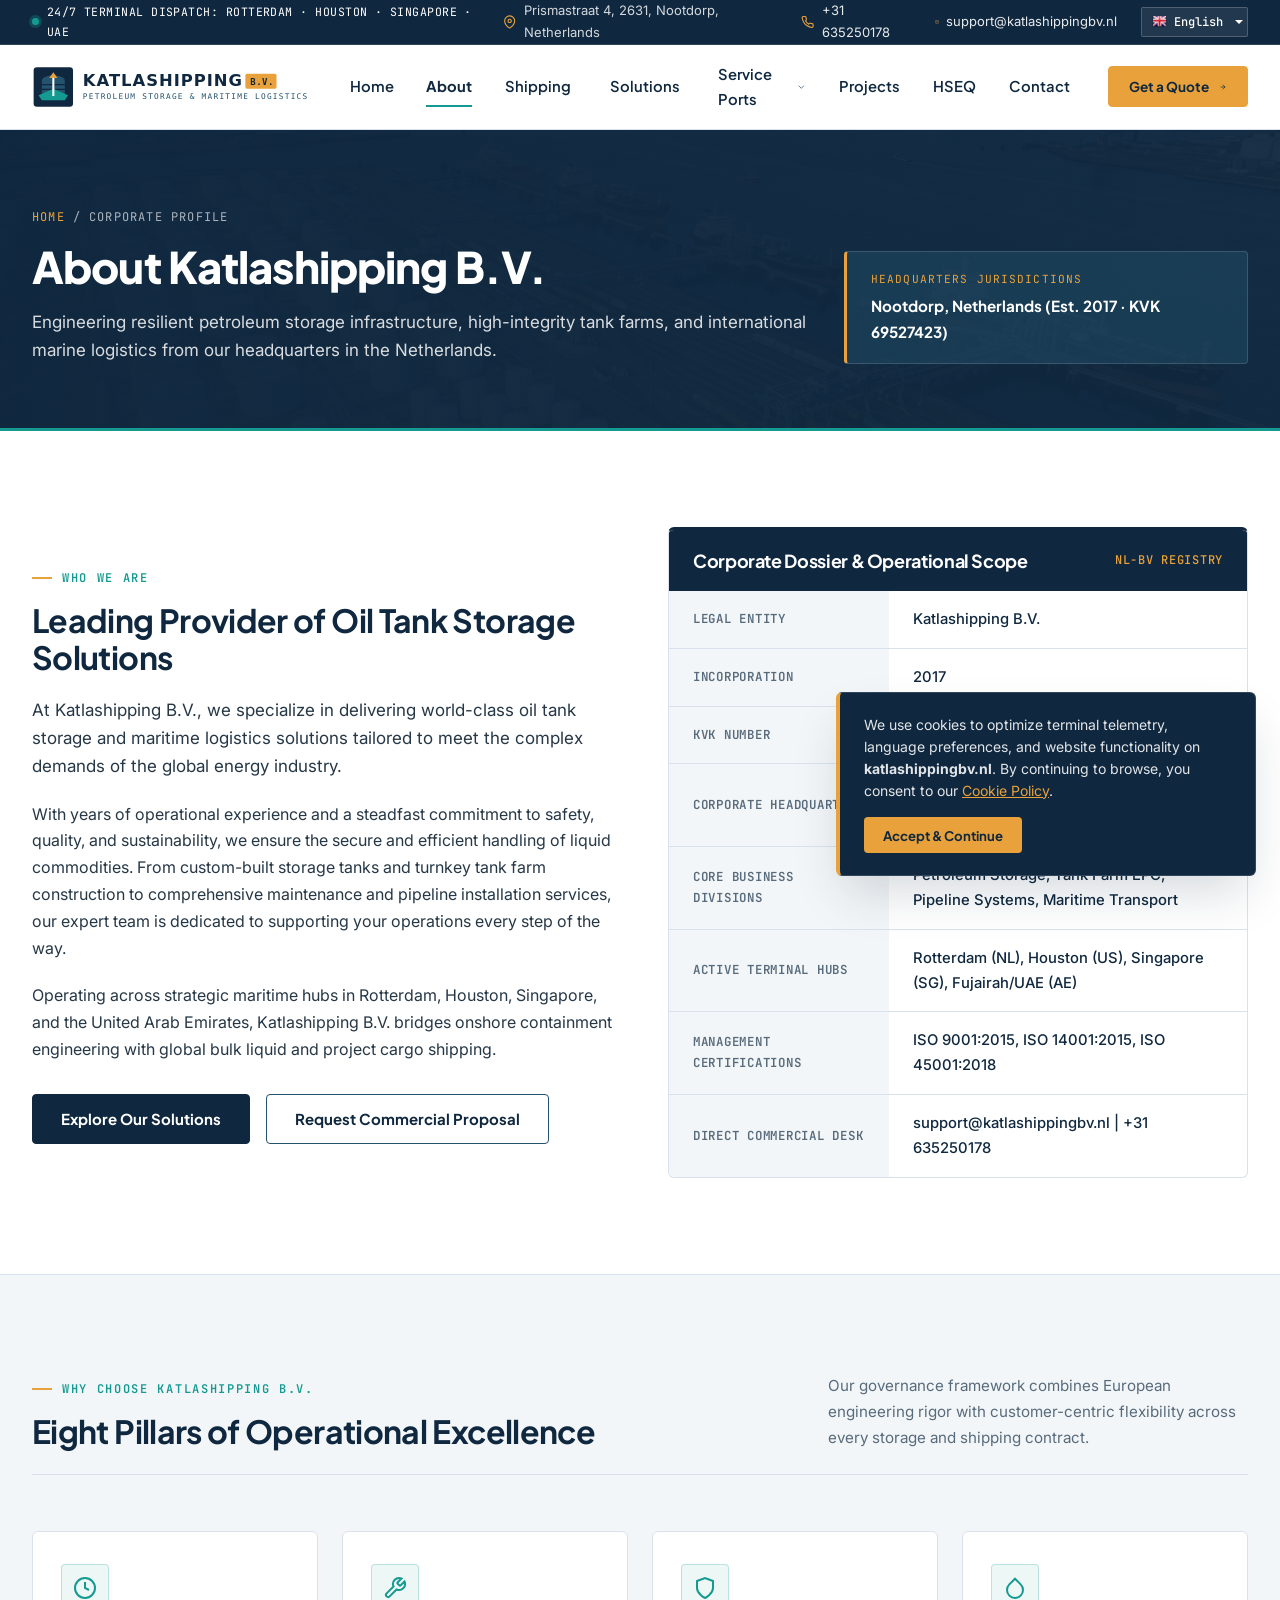
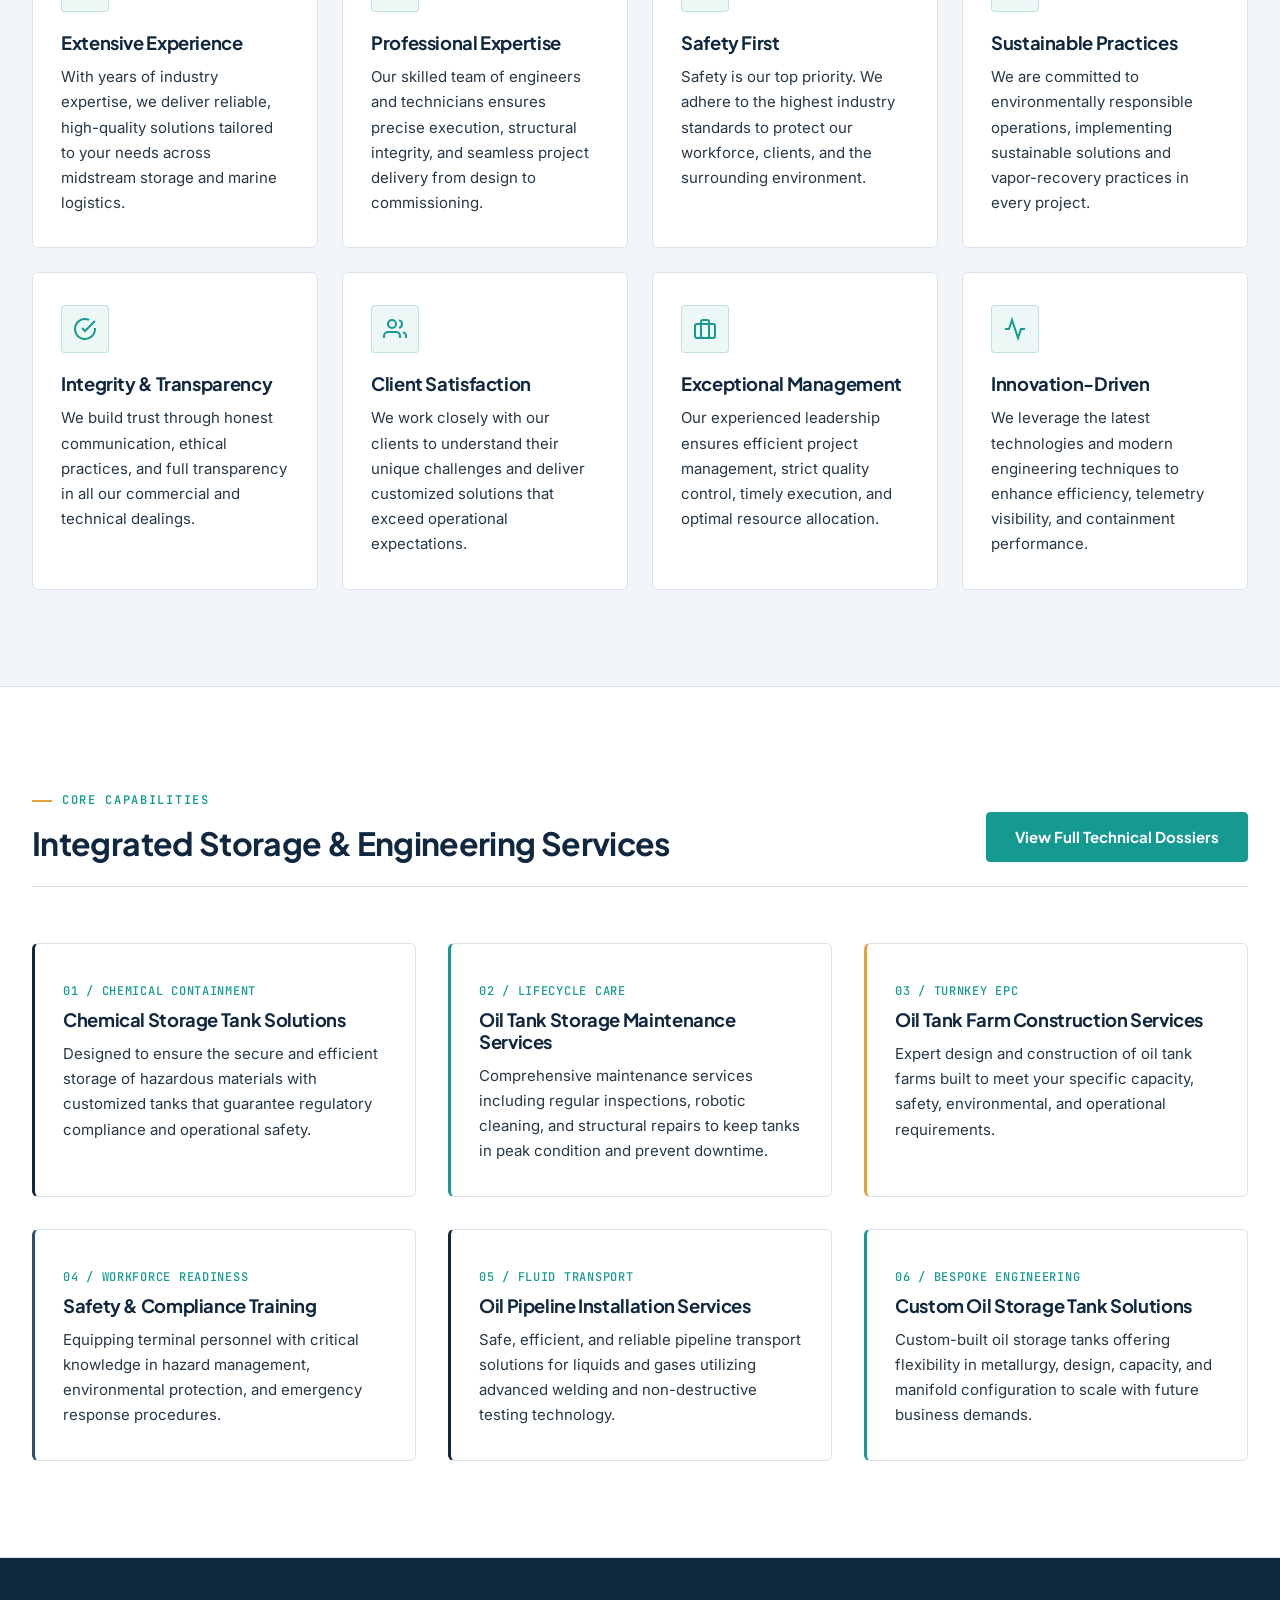
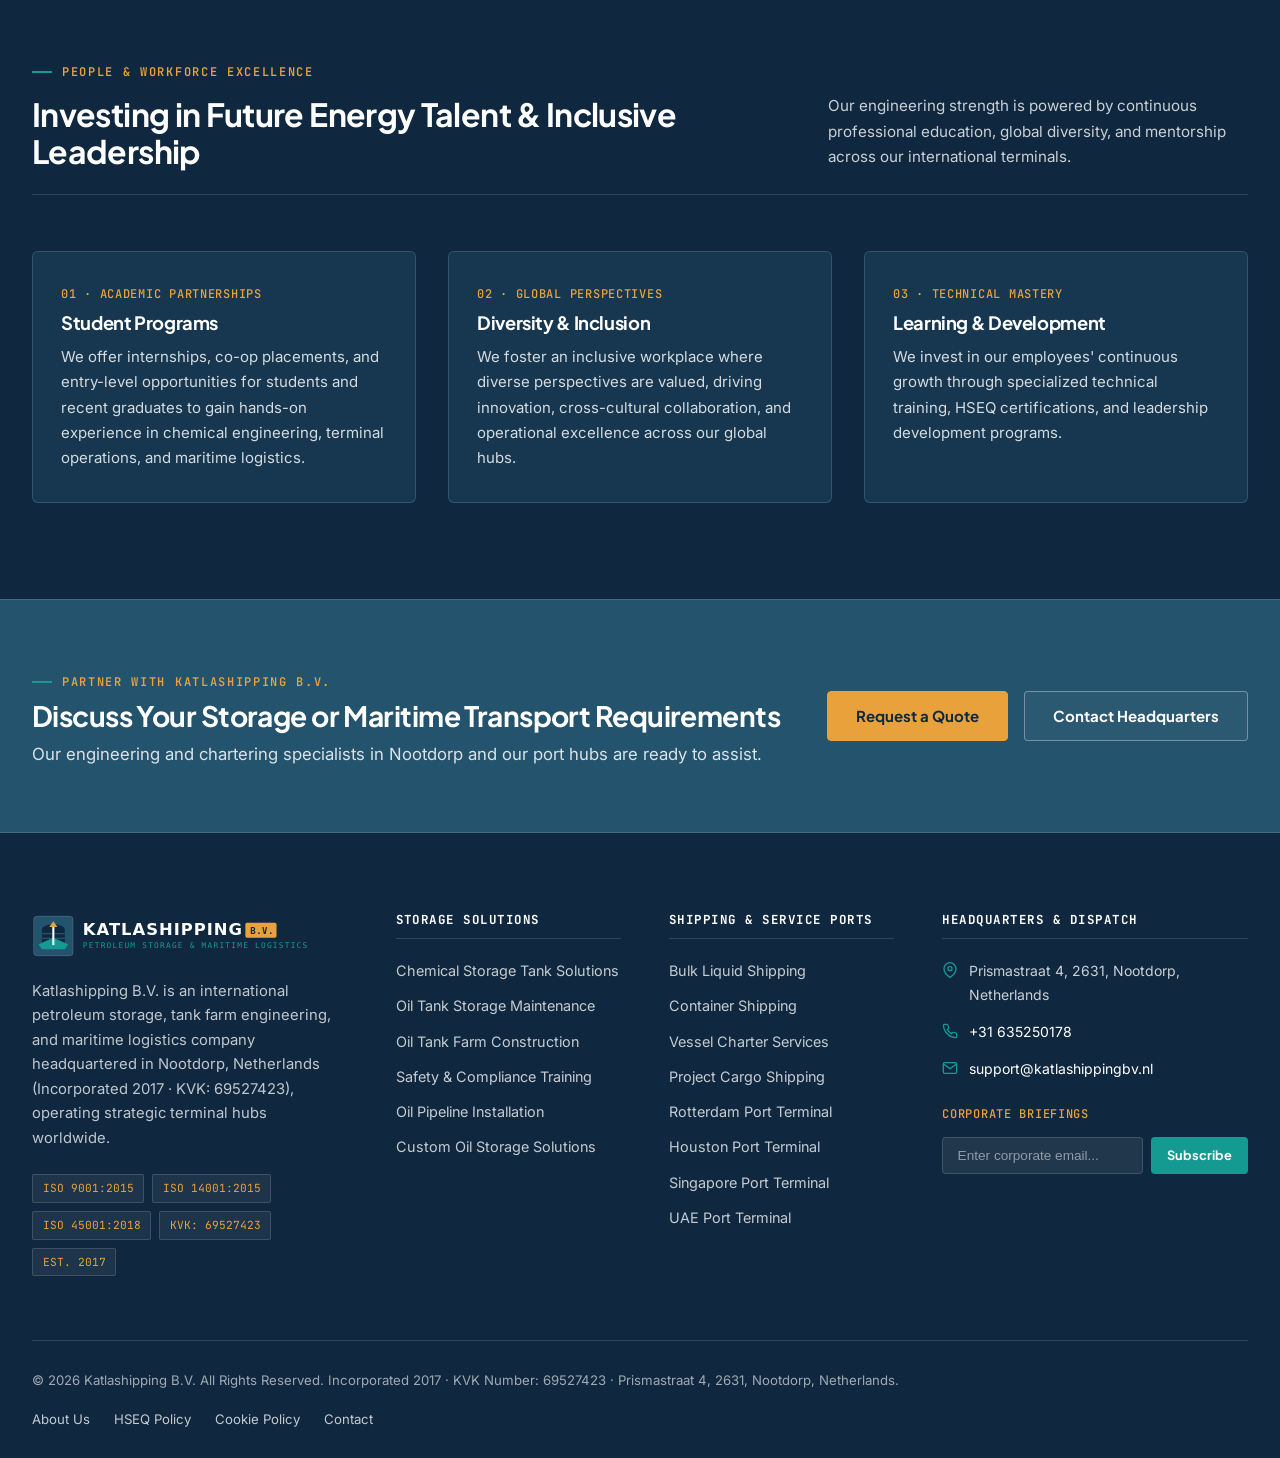
==== about.html @ 002297fc "first" ====
﻿<!DOCTYPE html>
<html lang="en">
<head>
  <meta charset="utf-8">
  <meta name="viewport" content="width=device-width, initial-scale=1.0">
  <title>About Us | Katlashipping B.V. — European Petroleum Storage &amp; Maritime Logistics</title>
  <meta name="description" content="Learn about Katlashipping B.V., a premier European petroleum storage, tank farm engineering, and maritime logistics provider headquartered in Nootdorp, Netherlands (Incorporated 2017 · KVK: 69527423).">
  <meta name="author" content="Katlashipping B.V.">
  <link rel="canonical" href="https://katlashippingbv.nl/about.html">
  <meta property="og:type" content="website">
  <meta property="og:site_name" content="Katlashipping B.V.">
  <meta property="og:title" content="About Katlashipping B.V. | Corporate Profile &amp; Operational Governance">
  <meta property="og:description" content="Explore the engineering heritage, safety governance, and global terminal operations of Katlashipping B.V.">
  <meta property="og:url" content="https://katlashippingbv.nl/about.html">
  <link rel="icon" type="image/svg+xml" href="image/favicon.svg">
  <link rel="stylesheet" href="css/style.css">
</head>
<body class="php-google-translator">

  <!-- Global Sticky Header -->
  <header class="ks-header">
    <div class="ks-topbar">
      <div class="ks-container ks-topbar-inner">
        <div class="ks-topbar-left">
          <span class="ks-status-pill">
            <span class="ks-status-dot"></span>
            24/7 TERMINAL DISPATCH: ROTTERDAM · HOUSTON · SINGAPORE · UAE
          </span>
          <span class="ks-topbar-item ks-topbar-hide-sm">
            <svg viewBox="0 0 24 24" fill="none" stroke="currentColor" stroke-width="2"><path d="M21 10c0 7-9 13-9 13s-9-6-9-13a9 9 0 0 1 18 0z"/><circle cx="12" cy="10" r="3"/></svg>
            Prismastraat 4, 2631, Nootdorp, Netherlands
          </span>
        </div>
        <div class="ks-topbar-right">
          <span class="ks-topbar-item">
            <svg viewBox="0 0 24 24" fill="none" stroke="currentColor" stroke-width="2"><path d="M22 16.92v3a2 2 0 0 1-2.18 2 19.79 19.79 0 0 1-8.63-3.07 19.5 19.5 0 0 1-6-6 19.79 19.79 0 0 1-3.07-8.67A2 2 0 0 1 4.11 2h3a2 2 0 0 1 2 1.72c.127.96.361 1.903.7 2.81a2 2 0 0 1-.45 2.11L8.09 9.91a16 16 0 0 0 6 6l1.27-1.27a2 2 0 0 1 2.11-.45c.907.339 1.85.573 2.81.7A2 2 0 0 1 22 16.92z"/></svg>
            <a href="tel:+31635250178">+31 635250178</a>
          </span>
          <span class="ks-topbar-item ks-topbar-hide-sm">
            <svg viewBox="0 0 24 24" fill="none" stroke="currentColor" stroke-width="2"><path d="M4 4h16c1.1 0 2 .9 2 2v12c0 1.1-.9 2-2 2H4c-1.1 0-2-.9-2-2V6c0-1.1.9-2 2-2z"/><polyline points="22,6 12,13 2,6"/></svg>
            <a href="mailto:support@katlashippingbv.nl">support@katlashippingbv.nl</a>
          </span>
          <div class="g-translator-custom">
            <ul class="toggle-translator">
              <li>
                <a id="php-g-translator" href="javascript:void(0);">
                  <img src="images/flags/en.png" alt="English"> English <span class="toggle-cert"></span>
                </a>
                <ul class="language-options hidden">
                  <li><a href="javascript:void(0);" data-lang-pair="en|zh-CN"><img src="images/flags/zh-CN.png" alt="Chinese"> Chinese</a></li>
                  <li><a href="javascript:void(0);" data-lang-pair="en|nl"><img src="images/flags/nl.png" alt="Dutch"> Dutch</a></li>
                  <li><a href="javascript:void(0);" data-lang-pair="en|en"><img src="images/flags/en.png" alt="English"> English</a></li>
                  <li><a href="javascript:void(0);" data-lang-pair="en|fr"><img src="images/flags/fr.png" alt="French"> French</a></li>
                  <li><a href="javascript:void(0);" data-lang-pair="en|de"><img src="images/flags/de.png" alt="German"> German</a></li>
                  <li><a href="javascript:void(0);" data-lang-pair="en|it"><img src="images/flags/it.png" alt="Italian"> Italian</a></li>
                  <li><a href="javascript:void(0);" data-lang-pair="en|pt"><img src="images/flags/pt.png" alt="Portuguese"> Portuguese</a></li>
                  <li><a href="javascript:void(0);" data-lang-pair="en|ru"><img src="images/flags/ru.png" alt="Russian"> Russian</a></li>
                  <li><a href="javascript:void(0);" data-lang-pair="en|es"><img src="images/flags/es.png" alt="Spanish"> Spanish</a></li>
                  <li><a href="javascript:void(0);" data-lang-pair="en|sv"><img src="images/flags/sv.png" alt="Swedish"> Swedish</a></li>
                </ul>
              </li>
            </ul>
            <div id="google_translate_element2"></div>
          </div>
        </div>
      </div>
    </div>

    <div class="ks-navbar">
      <div class="ks-container ks-navbar-inner">
        <a href="index.html" class="ks-brand" aria-label="Katlashipping B.V. Home">
          <img src="image/katla-logo-dark.svg" alt="Katlashipping B.V. Logo">
        </a>

        <nav aria-label="Primary Navigation">
          <ul class="ks-nav-menu">
            <li class="ks-nav-item"><a href="index.html" class="ks-nav-link">Home</a></li>
            <li class="ks-nav-item"><a href="about.html" class="ks-nav-link active">About</a></li>
            <li class="ks-nav-item has-dropdown">
              <a href="shipping.html" class="ks-nav-link">
                Shipping
                <svg viewBox="0 0 24 24" fill="none" stroke="currentColor" stroke-width="2"><polyline points="6 9 12 15 18 9"/></svg>
              </a>
              <div class="ks-dropdown">
                <a href="shipping.html#Bulk-Liquid-Shipping"><span>Bulk Liquid Shipping</span><span class="ks-dropdown-code">SHP-01</span></a>
                <a href="shipping.html#Container-Shipping"><span>Container Shipping</span><span class="ks-dropdown-code">SHP-02</span></a>
                <a href="shipping.html#Charter-Services"><span>Charter Services</span><span class="ks-dropdown-code">SHP-03</span></a>
                <a href="shipping.html#Project-Cargo-Shipping"><span>Project Cargo Shipping</span><span class="ks-dropdown-code">SHP-04</span></a>
              </div>
            </li>
            <li class="ks-nav-item has-dropdown">
              <a href="solutions.html" class="ks-nav-link">
                Solutions
                <svg viewBox="0 0 24 24" fill="none" stroke="currentColor" stroke-width="2"><polyline points="6 9 12 15 18 9"/></svg>
              </a>
              <div class="ks-dropdown">
                <a href="solutions.html#Chemical-Storage-Solutions"><span>Chemical Storage Tank Solutions</span><span class="ks-dropdown-code">SOL-01</span></a>
                <a href="solutions.html#Oil-Tank-Maintenance"><span>Oil Tank Storage Maintenance</span><span class="ks-dropdown-code">SOL-02</span></a>
                <a href="solutions.html#Tank-Farm-Construction"><span>Oil Tank Farm Construction</span><span class="ks-dropdown-code">SOL-03</span></a>
                <a href="solutions.html#Safety-and-Compliance"><span>Safety &amp; Compliance Training</span><span class="ks-dropdown-code">SOL-04</span></a>
                <a href="solutions.html#Pipeline-Installation"><span>Oil Pipeline Installation</span><span class="ks-dropdown-code">SOL-05</span></a>
                <a href="solutions.html#Custom-Storage-Solutions"><span>Custom Oil Storage Tanks</span><span class="ks-dropdown-code">SOL-06</span></a>
              </div>
            </li>
            <li class="ks-nav-item has-dropdown">
              <a href="terminal681a.html" class="ks-nav-link">
                Service Ports
                <svg viewBox="0 0 24 24" fill="none" stroke="currentColor" stroke-width="2"><polyline points="6 9 12 15 18 9"/></svg>
              </a>
              <div class="ks-dropdown">
                <a href="terminalff5d.html"><span>United Arab Emirates (UAE)</span><span class="ks-dropdown-code">AE-FJR</span></a>
                <a href="terminal681a.html"><span>Rotterdam Port</span><span class="ks-dropdown-code">NL-RTM</span></a>
                <a href="terminal0b30.html"><span>Houston Port</span><span class="ks-dropdown-code">US-HOU</span></a>
                <a href="terminald708.html"><span>Singapore Port</span><span class="ks-dropdown-code">SG-SIN</span></a>
              </div>
            </li>
            <li class="ks-nav-item"><a href="projects.html" class="ks-nav-link">Projects</a></li>
            <li class="ks-nav-item"><a href="hseq.html" class="ks-nav-link">HSEQ</a></li>
            <li class="ks-nav-item"><a href="contact.html" class="ks-nav-link">Contact</a></li>
          </ul>
        </nav>

        <div class="ks-nav-actions">
          <a href="quote.html" class="ks-btn ks-btn-amber ks-btn-sm">
            Get a Quote
            <svg viewBox="0 0 24 24" fill="none" stroke="currentColor" stroke-width="2.2"><line x1="5" y1="12" x2="19" y2="12"/><polyline points="12 5 19 12 12 19"/></svg>
          </a>
          <button type="button" class="ks-mobile-toggle" aria-label="Toggle Menu" aria-expanded="false">
            <svg viewBox="0 0 24 24" fill="none" stroke="currentColor" stroke-width="2"><line x1="3" y1="6" x2="21" y2="6"/><line x1="3" y1="12" x2="21" y2="12"/><line x1="3" y1="18" x2="21" y2="18"/></svg>
          </button>
        </div>
      </div>
    </div>
  </header>

  <main>
    <!-- Interior Page Hero -->
    <section class="ks-page-hero">
      <div class="ks-page-hero-bg">
        <img src="assets/images/company-overview-energy-terminal.webp" alt="About Katlashipping B.V. Terminal Infrastructure">
      </div>
      <div class="ks-page-hero-overlay"></div>
      <div class="ks-container ks-page-hero-inner">
        <div class="ks-page-hero-main">
          <div class="ks-breadcrumb">
            <a href="index.html">Home</a> <span>/</span> <span>Corporate Profile</span>
          </div>
          <h1 class="h-page">About Katlashipping B.V.</h1>
          <p class="lead">
            Engineering resilient petroleum storage infrastructure, high-integrity tank farms, and international marine logistics from our headquarters in the Netherlands.
          </p>
        </div>
        <div class="ks-page-meta-box">
          <div class="meta-label">HEADQUARTERS JURISDICTIONS</div>
          <div class="meta-value">Nootdorp, Netherlands (Est. 2017 · KVK 69527423)</div>
        </div>
      </div>
    </section>

    <!-- Corporate Narrative & Mission -->
    <section class="ks-section bg-white border-bottom">
      <div class="ks-container">
        <div class="ks-split-6-6">
          <div>
            <span class="eyebrow">WHO WE ARE</span>
            <h2 class="h-section" style="margin-bottom: 1.25rem;">Leading Provider of Oil Tank Storage Solutions</h2>
            <p class="lead" style="margin-bottom: 1.25rem;">
              At Katlashipping B.V., we specialize in delivering world-class oil tank storage and maritime logistics solutions tailored to meet the complex demands of the global energy industry.
            </p>
            <p style="margin-bottom: 1.25rem;">
              With years of operational experience and a steadfast commitment to safety, quality, and sustainability, we ensure the secure and efficient handling of liquid commodities. From custom-built storage tanks and turnkey tank farm construction to comprehensive maintenance and pipeline installation services, our expert team is dedicated to supporting your operations every step of the way.
            </p>
            <p style="margin-bottom: 2rem;">
              Operating across strategic maritime hubs in Rotterdam, Houston, Singapore, and the United Arab Emirates, Katlashipping B.V. bridges onshore containment engineering with global bulk liquid and project cargo shipping.
            </p>
            <div style="display: flex; flex-wrap: wrap; gap: 1rem;">
              <a href="solutions.html" class="ks-btn ks-btn-navy">Explore Our Solutions</a>
              <a href="quote.html" class="ks-btn ks-btn-outline">Request Commercial Proposal</a>
            </div>
          </div>

          <div class="ks-table-card">
            <div class="ks-table-header">
              <h3>Corporate Dossier &amp; Operational Scope</h3>
              <span class="mono-tag" style="color: var(--ks-amber);">NL-BV REGISTRY</span>
            </div>
            <table class="ks-spec-table">
              <tbody>
                <tr>
                  <th>Legal Entity</th>
                  <td>Katlashipping B.V.</td>
                </tr>
                <tr>
                  <th>Incorporation</th>
                  <td>2017</td>
                </tr>
                <tr>
                  <th>KVK Number</th>
                  <td>69527423</td>
                </tr>
                <tr>
                  <th>Corporate Headquarters</th>
                  <td>Prismastraat 4, 2631, Nootdorp, Netherlands</td>
                </tr>
                <tr>
                  <th>Core Business Divisions</th>
                  <td>Petroleum Storage, Tank Farm EPC, Pipeline Systems, Maritime Transport</td>
                </tr>
                <tr>
                  <th>Active Terminal Hubs</th>
                  <td>Rotterdam (NL), Houston (US), Singapore (SG), Fujairah/UAE (AE)</td>
                </tr>
                <tr>
                  <th>Management Certifications</th>
                  <td>ISO 9001:2015, ISO 14001:2015, ISO 45001:2018</td>
                </tr>
                <tr>
                  <th>Direct Commercial Desk</th>
                  <td><a href="mailto:support@katlashippingbv.nl">support@katlashippingbv.nl</a> | +31 635250178</td>
                </tr>
              </tbody>
            </table>
          </div>
        </div>
      </div>
    </section>

    <!-- 8 Operational Pillars: Why Choose Us -->
    <section class="ks-section bg-mist border-bottom">
      <div class="ks-container">
        <div class="ks-section-header">
          <div class="ks-section-header-main">
            <span class="eyebrow">WHY CHOOSE KATLASHIPPING B.V.</span>
            <h2 class="h-section">Eight Pillars of Operational Excellence</h2>
          </div>
          <div class="ks-section-header-aside">
            <p style="font-size: 0.95rem; color: var(--ks-muted);">
              Our governance framework combines European engineering rigor with customer-centric flexibility across every storage and shipping contract.
            </p>
          </div>
        </div>

        <div class="ks-grid-4">
          <!-- Pillar 1 -->
          <div class="ks-feature-box">
            <div class="ks-icon-wrap">
              <svg viewBox="0 0 24 24" fill="none" stroke="currentColor" stroke-width="2"><circle cx="12" cy="12" r="10"/><polyline points="12 6 12 12 16 14"/></svg>
            </div>
            <h3>Extensive Experience</h3>
            <p>With years of industry expertise, we deliver reliable, high-quality solutions tailored to your needs across midstream storage and marine logistics.</p>
          </div>

          <!-- Pillar 2 -->
          <div class="ks-feature-box">
            <div class="ks-icon-wrap">
              <svg viewBox="0 0 24 24" fill="none" stroke="currentColor" stroke-width="2"><path d="M14.7 6.3a1 1 0 0 0 0 1.4l1.6 1.6a1 1 0 0 0 1.4 0l3.77-3.77a6 6 0 0 1-7.94 7.94l-6.91 6.91a2.12 2.12 0 0 1-3-3l6.91-6.91a6 6 0 0 1 7.94-7.94l-3.76 3.76z"/></svg>
            </div>
            <h3>Professional Expertise</h3>
            <p>Our skilled team of engineers and technicians ensures precise execution, structural integrity, and seamless project delivery from design to commissioning.</p>
          </div>

          <!-- Pillar 3 -->
          <div class="ks-feature-box">
            <div class="ks-icon-wrap">
              <svg viewBox="0 0 24 24" fill="none" stroke="currentColor" stroke-width="2"><path d="M12 22s8-4 8-10V5l-8-3-8 3v7c0 6 8 10 8 10z"/></svg>
            </div>
            <h3>Safety First</h3>
            <p>Safety is our top priority. We adhere to the highest industry standards to protect our workforce, clients, and the surrounding environment.</p>
          </div>

          <!-- Pillar 4 -->
          <div class="ks-feature-box">
            <div class="ks-icon-wrap">
              <svg viewBox="0 0 24 24" fill="none" stroke="currentColor" stroke-width="2"><path d="M12 2.69l5.66 5.66a8 8 0 1 1-11.31 0z"/></svg>
            </div>
            <h3>Sustainable Practices</h3>
            <p>We are committed to environmentally responsible operations, implementing sustainable solutions and vapor-recovery practices in every project.</p>
          </div>

          <!-- Pillar 5 -->
          <div class="ks-feature-box">
            <div class="ks-icon-wrap">
              <svg viewBox="0 0 24 24" fill="none" stroke="currentColor" stroke-width="2"><path d="M22 11.08V12a10 10 0 1 1-5.93-9.14"/><polyline points="22 4 12 14.01 9 11.01"/></svg>
            </div>
            <h3>Integrity &amp; Transparency</h3>
            <p>We build trust through honest communication, ethical practices, and full transparency in all our commercial and technical dealings.</p>
          </div>

          <!-- Pillar 6 -->
          <div class="ks-feature-box">
            <div class="ks-icon-wrap">
              <svg viewBox="0 0 24 24" fill="none" stroke="currentColor" stroke-width="2"><path d="M17 21v-2a4 4 0 0 0-4-4H5a4 4 0 0 0-4 4v2"/><circle cx="9" cy="7" r="4"/><path d="M23 21v-2a4 4 0 0 0-3-3.87"/><path d="M16 3.13a4 4 0 0 1 0 7.75"/></svg>
            </div>
            <h3>Client Satisfaction</h3>
            <p>We work closely with our clients to understand their unique challenges and deliver customized solutions that exceed operational expectations.</p>
          </div>

          <!-- Pillar 7 -->
          <div class="ks-feature-box">
            <div class="ks-icon-wrap">
              <svg viewBox="0 0 24 24" fill="none" stroke="currentColor" stroke-width="2"><rect x="2" y="7" width="20" height="14" rx="2" ry="2"/><path d="M16 21V5a2 2 0 0 0-2-2h-4a2 2 0 0 0-2 2v16"/></svg>
            </div>
            <h3>Exceptional Management</h3>
            <p>Our experienced leadership ensures efficient project management, strict quality control, timely execution, and optimal resource allocation.</p>
          </div>

          <!-- Pillar 8 -->
          <div class="ks-feature-box">
            <div class="ks-icon-wrap">
              <svg viewBox="0 0 24 24" fill="none" stroke="currentColor" stroke-width="2"><polyline points="22 12 18 12 15 21 9 3 6 12 2 12"/></svg>
            </div>
            <h3>Innovation-Driven</h3>
            <p>We leverage the latest technologies and modern engineering techniques to enhance efficiency, telemetry visibility, and containment performance.</p>
          </div>
        </div>
      </div>
    </section>

    <!-- Core Services Summary -->
    <section class="ks-section bg-white border-bottom">
      <div class="ks-container">
        <div class="ks-section-header">
          <div class="ks-section-header-main">
            <span class="eyebrow">CORE CAPABILITIES</span>
            <h2 class="h-section">Integrated Storage &amp; Engineering Services</h2>
          </div>
          <div class="ks-section-header-aside">
            <a href="solutions.html" class="ks-btn ks-btn-teal">View Full Technical Dossiers</a>
          </div>
        </div>

        <div class="ks-grid-3">
          <div class="ks-feature-box" style="border-left: 3px solid var(--ks-navy);">
            <span class="mono-tag" style="color: var(--ks-teal);">01 / CHEMICAL CONTAINMENT</span>
            <h3 style="margin-top: 0.4rem;"><a href="solutions.html#Chemical-Storage-Solutions">Chemical Storage Tank Solutions</a></h3>
            <p>Designed to ensure the secure and efficient storage of hazardous materials with customized tanks that guarantee regulatory compliance and operational safety.</p>
          </div>

          <div class="ks-feature-box" style="border-left: 3px solid var(--ks-teal);">
            <span class="mono-tag" style="color: var(--ks-teal);">02 / LIFECYCLE CARE</span>
            <h3 style="margin-top: 0.4rem;"><a href="solutions.html#Oil-Tank-Maintenance">Oil Tank Storage Maintenance Services</a></h3>
            <p>Comprehensive maintenance services including regular inspections, robotic cleaning, and structural repairs to keep tanks in peak condition and prevent downtime.</p>
          </div>

          <div class="ks-feature-box" style="border-left: 3px solid var(--ks-amber);">
            <span class="mono-tag" style="color: var(--ks-teal);">03 / TURNKEY EPC</span>
            <h3 style="margin-top: 0.4rem;"><a href="solutions.html#Tank-Farm-Construction">Oil Tank Farm Construction Services</a></h3>
            <p>Expert design and construction of oil tank farms built to meet your specific capacity, safety, environmental, and operational requirements.</p>
          </div>

          <div class="ks-feature-box" style="border-left: 3px solid var(--ks-blue);">
            <span class="mono-tag" style="color: var(--ks-teal);">04 / WORKFORCE READINESS</span>
            <h3 style="margin-top: 0.4rem;"><a href="solutions.html#Safety-and-Compliance">Safety &amp; Compliance Training</a></h3>
            <p>Equipping terminal personnel with critical knowledge in hazard management, environmental protection, and emergency response procedures.</p>
          </div>

          <div class="ks-feature-box" style="border-left: 3px solid var(--ks-navy);">
            <span class="mono-tag" style="color: var(--ks-teal);">05 / FLUID TRANSPORT</span>
            <h3 style="margin-top: 0.4rem;"><a href="solutions.html#Pipeline-Installation">Oil Pipeline Installation Services</a></h3>
            <p>Safe, efficient, and reliable pipeline transport solutions for liquids and gases utilizing advanced welding and non-destructive testing technology.</p>
          </div>

          <div class="ks-feature-box" style="border-left: 3px solid var(--ks-teal);">
            <span class="mono-tag" style="color: var(--ks-teal);">06 / BESPOKE ENGINEERING</span>
            <h3 style="margin-top: 0.4rem;"><a href="solutions.html#Custom-Storage-Solutions">Custom Oil Storage Tank Solutions</a></h3>
            <p>Custom-built oil storage tanks offering flexibility in metallurgy, design, capacity, and manifold configuration to scale with future business demands.</p>
          </div>
        </div>
      </div>
    </section>

    <!-- Corporate Culture & Human Capital -->
    <section class="ks-section bg-navy">
      <div class="ks-container">
        <div class="ks-section-header">
          <div class="ks-section-header-main">
            <span class="eyebrow eyebrow-light">PEOPLE &amp; WORKFORCE EXCELLENCE</span>
            <h2 class="h-section">Investing in Future Energy Talent &amp; Inclusive Leadership</h2>
          </div>
          <div class="ks-section-header-aside">
            <p style="font-size: 0.95rem; color: rgba(255, 255, 255, 0.78);">
              Our engineering strength is powered by continuous professional education, global diversity, and mentorship across our international terminals.
            </p>
          </div>
        </div>

        <div class="ks-grid-3">
          <div class="ks-feature-box" style="background: rgba(36, 83, 109, 0.35); border-color: var(--ks-border-dark);">
            <span class="mono-tag" style="color: var(--ks-amber); display: block; margin-bottom: 0.5rem;">01 · ACADEMIC PARTNERSHIPS</span>
            <h3 style="color: var(--ks-white);">Student Programs</h3>
            <p style="color: rgba(255, 255, 255, 0.82);">
              We offer internships, co-op placements, and entry-level opportunities for students and recent graduates to gain hands-on experience in chemical engineering, terminal operations, and maritime logistics.
            </p>
          </div>

          <div class="ks-feature-box" style="background: rgba(36, 83, 109, 0.35); border-color: var(--ks-border-dark);">
            <span class="mono-tag" style="color: var(--ks-amber); display: block; margin-bottom: 0.5rem;">02 · GLOBAL PERSPECTIVES</span>
            <h3 style="color: var(--ks-white);">Diversity &amp; Inclusion</h3>
            <p style="color: rgba(255, 255, 255, 0.82);">
              We foster an inclusive workplace where diverse perspectives are valued, driving innovation, cross-cultural collaboration, and operational excellence across our global hubs.
            </p>
          </div>

          <div class="ks-feature-box" style="background: rgba(36, 83, 109, 0.35); border-color: var(--ks-border-dark);">
            <span class="mono-tag" style="color: var(--ks-amber); display: block; margin-bottom: 0.5rem;">03 · TECHNICAL MASTERY</span>
            <h3 style="color: var(--ks-white);">Learning &amp; Development</h3>
            <p style="color: rgba(255, 255, 255, 0.82);">
              We invest in our employees' continuous growth through specialized technical training, HSEQ certifications, and leadership development programs.
            </p>
          </div>
        </div>
      </div>
    </section>

    <!-- Pre-Footer CTA -->
    <section class="ks-cta-banner">
      <div class="ks-container ks-cta-inner">
        <div class="ks-cta-text">
          <span class="eyebrow eyebrow-light" style="margin-bottom: 0.4rem;">PARTNER WITH KATLASHIPPING B.V.</span>
          <h2>Discuss Your Storage or Maritime Transport Requirements</h2>
          <p>Our engineering and chartering specialists in Nootdorp and our port hubs are ready to assist.</p>
        </div>
        <div style="display: flex; flex-wrap: wrap; gap: 1rem;">
          <a href="quote.html" class="ks-btn ks-btn-amber">Request a Quote</a>
          <a href="contact.html" class="ks-btn ks-btn-outline-light">Contact Headquarters</a>
        </div>
      </div>
    </section>
  </main>

  <!-- Executive Footer -->
  <footer class="ks-footer">
    <div class="ks-container">
      <div class="ks-footer-grid">
        <div class="ks-footer-brand">
          <a href="index.html" aria-label="Katlashipping B.V.">
            <img src="image/katla-logo-light.svg" alt="Katlashipping B.V. Logo">
          </a>
          <p>
            Katlashipping B.V. is an international petroleum storage, tank farm engineering, and maritime logistics company headquartered in Nootdorp, Netherlands (Incorporated 2017 · KVK: 69527423), operating strategic terminal hubs worldwide.
          </p>
          <div class="ks-footer-iso">
            <span class="ks-iso-badge">ISO 9001:2015</span>
            <span class="ks-iso-badge">ISO 14001:2015</span>
            <span class="ks-iso-badge">ISO 45001:2018</span>
            <span class="ks-iso-badge">KVK: 69527423</span>
            <span class="ks-iso-badge">EST. 2017</span>
          </div>
        </div>

        <div>
          <h3 class="ks-footer-title">Storage Solutions</h3>
          <ul class="ks-footer-links">
            <li><a href="solutions.html#Chemical-Storage-Solutions">Chemical Storage Tank Solutions</a></li>
            <li><a href="solutions.html#Oil-Tank-Maintenance">Oil Tank Storage Maintenance</a></li>
            <li><a href="solutions.html#Tank-Farm-Construction">Oil Tank Farm Construction</a></li>
            <li><a href="solutions.html#Safety-and-Compliance">Safety &amp; Compliance Training</a></li>
            <li><a href="solutions.html#Pipeline-Installation">Oil Pipeline Installation</a></li>
            <li><a href="solutions.html#Custom-Storage-Solutions">Custom Oil Storage Solutions</a></li>
          </ul>
        </div>

        <div>
          <h3 class="ks-footer-title">Shipping &amp; Service Ports</h3>
          <ul class="ks-footer-links">
            <li><a href="shipping.html#Bulk-Liquid-Shipping">Bulk Liquid Shipping</a></li>
            <li><a href="shipping.html#Container-Shipping">Container Shipping</a></li>
            <li><a href="shipping.html#Charter-Services">Vessel Charter Services</a></li>
            <li><a href="shipping.html#Project-Cargo-Shipping">Project Cargo Shipping</a></li>
            <li><a href="terminal681a.html">Rotterdam Port Terminal</a></li>
            <li><a href="terminal0b30.html">Houston Port Terminal</a></li>
            <li><a href="terminald708.html">Singapore Port Terminal</a></li>
            <li><a href="terminalff5d.html">UAE Port Terminal</a></li>
          </ul>
        </div>

        <div>
          <h3 class="ks-footer-title">Headquarters &amp; Dispatch</h3>
          <div class="ks-footer-contact-list">
            <div class="ks-footer-contact-item">
              <svg viewBox="0 0 24 24" fill="none" stroke="currentColor" stroke-width="2"><path d="M21 10c0 7-9 13-9 13s-9-6-9-13a9 9 0 0 1 18 0z"/><circle cx="12" cy="10" r="3"/></svg>
              <span>Prismastraat 4, 2631, Nootdorp, Netherlands</span>
            </div>
            <div class="ks-footer-contact-item">
              <svg viewBox="0 0 24 24" fill="none" stroke="currentColor" stroke-width="2"><path d="M22 16.92v3a2 2 0 0 1-2.18 2 19.79 19.79 0 0 1-8.63-3.07 19.5 19.5 0 0 1-6-6 19.79 19.79 0 0 1-3.07-8.67A2 2 0 0 1 4.11 2h3a2 2 0 0 1 2 1.72c.127.96.361 1.903.7 2.81a2 2 0 0 1-.45 2.11L8.09 9.91a16 16 0 0 0 6 6l1.27-1.27a2 2 0 0 1 2.11-.45c.907.339 1.85.573 2.81.7A2 2 0 0 1 22 16.92z"/></svg>
              <a href="tel:+31635250178">+31 635250178</a>
            </div>
            <div class="ks-footer-contact-item">
              <svg viewBox="0 0 24 24" fill="none" stroke="currentColor" stroke-width="2"><path d="M4 4h16c1.1 0 2 .9 2 2v12c0 1.1-.9 2-2 2H4c-1.1 0-2-.9-2-2V6c0-1.1.9-2 2-2z"/><polyline points="22,6 12,13 2,6"/></svg>
              <a href="mailto:support@katlashippingbv.nl">support@katlashippingbv.nl</a>
            </div>
          </div>

          <div class="mono-tag" style="color: var(--ks-amber); margin-bottom: 0.35rem;">CORPORATE BRIEFINGS</div>
          <form class="ks-newsletter-form" action="#" method="post">
            <input type="email" class="ks-newsletter-input" placeholder="Enter corporate email..." required aria-label="Corporate Email">
            <button type="submit" class="ks-newsletter-btn">Subscribe</button>
          </form>
        </div>
      </div>

      <div class="ks-footer-bottom">
        <div>&copy; <span id="current-year">2026</span> Katlashipping B.V. All Rights Reserved. Incorporated 2017 · KVK Number: 69527423 · Prismastraat 4, 2631, Nootdorp, Netherlands.</div>
        <div class="ks-footer-bottom-links">
          <a href="about.html">About Us</a>
          <a href="hseq.html">HSEQ Policy</a>
          <a href="cookie-policy.html">Cookie Policy</a>
          <a href="contact.html">Contact</a>
        </div>
      </div>
    </div>
  </footer>

  <div id="cookie-notice" class="cookie-notice hidden" role="dialog" aria-label="Cookie Consent">
    <p>
      We use cookies to optimize terminal telemetry, language preferences, and website functionality on <strong>katlashippingbv.nl</strong>. By continuing to browse, you consent to our <a href="cookie-policy.html">Cookie Policy</a>.
    </p>
    <button type="button" id="accept-cookies">Accept &amp; Continue</button>
  </div>

  <script src="js/script.js"></script>
  <script type="text/javascript">
    var _smartsupp = _smartsupp || {};
    _smartsupp.key = '0f1cfc00b5eb1a5741b97d0e43902d79ffa1fa49';
    window.smartsupp||(function(d) {
      var s,c,o=smartsupp=function(){ o._.push(arguments)};o._=[];
      s=d.getElementsByTagName('script')[0];c=d.createElement('script');
      c.type='text/javascript';c.charset='utf-8';c.async=true;
      c.src='https://www.smartsuppchat.com/loader.js?';s.parentNode.insertBefore(c,s);
    })(document);
  </script>
</body>
</html>
---- css/style.css ----
/*!
 * Katlashipping B.V. — European Midstream & Maritime Infrastructure Design System
 * Domain: https://katlashippingbv.nl
 */

@import url('https://fonts.googleapis.com/css2?family=Inter:wght@400;500;600;700&family=JetBrains+Mono:wght@400;500;600;700&family=Plus+Jakarta+Sans:wght@600;700;800&display=swap');

:root {
  /* Core Brand Palette */
  --ks-navy: #10283F;
  --ks-blue: #24536D;
  --ks-teal: #159A91;
  --ks-amber: #E9A23B;
  --ks-bg: #F3F6F8;
  --ks-white: #FFFFFF;
  --ks-graphite: #263746;

  /* Derived Functional & Surface Tokens */
  --ks-navy-deep: #0A1B2B;
  --ks-blue-dark: #1B4055;
  --ks-teal-dark: #117E76;
  --ks-teal-tint: rgba(21, 154, 145, 0.08);
  --ks-amber-dark: #D28B24;
  --ks-amber-tint: rgba(233, 162, 59, 0.12);
  --ks-muted: #586B7C;
  --ks-border: #D9E2EC;
  --ks-border-strong: #C2D0DE;
  --ks-border-dark: rgba(255, 255, 255, 0.14);
  --ks-surface-alt: #E8EEF3;

  /* Typography */
  --font-display: 'Plus Jakarta Sans', -apple-system, BlinkMacSystemFont, sans-serif;
  --font-sans: 'Inter', -apple-system, BlinkMacSystemFont, sans-serif;
  --font-mono: 'JetBrains Mono', monospace;

  /* Spacing & Layout */
  --container-max: 1340px;
  --radius-xs: 2px;
  --radius-sm: 4px;
  --radius-md: 6px;
  --radius-lg: 8px;

  /* Elevation */
  --shadow-xs: 0 2px 6px rgba(16, 40, 63, 0.04);
  --shadow-sm: 0 6px 20px -2px rgba(16, 40, 63, 0.06);
  --shadow-md: 0 14px 34px -6px rgba(16, 40, 63, 0.12);
  --shadow-lg: 0 24px 48px -10px rgba(16, 40, 63, 0.18);
  --transition-fast: 180ms cubic-bezier(0.16, 1, 0.3, 1);
  --transition-smooth: 320ms cubic-bezier(0.16, 1, 0.3, 1);
}

/* ==========================================================================
   1. Base Reset & Typography
   ========================================================================== */
*, *::before, *::after {
  box-sizing: border-box;
  margin: 0;
  padding: 0;
}

html {
  font-size: 16px;
  scroll-behavior: smooth;
  scroll-padding-top: 100px;
  -webkit-text-size-adjust: 100%;
}

body {
  font-family: var(--font-sans);
  font-size: 1rem;
  line-height: 1.68;
  color: var(--ks-graphite);
  background-color: var(--ks-bg);
  -webkit-font-smoothing: antialiased;
  -moz-osx-font-smoothing: grayscale;
  overflow-x: hidden;
}

img, video, svg {
  display: block;
  max-width: 100%;
  height: auto;
}

a {
  color: var(--ks-navy);
  text-decoration: none;
  transition: color var(--transition-fast), background-color var(--transition-fast), border-color var(--transition-fast);
}

a:hover {
  color: var(--ks-teal);
}

ul, ol {
  list-style: none;
}

h1, h2, h3, h4, h5, h6 {
  font-family: var(--font-display);
  color: var(--ks-navy);
  font-weight: 700;
  line-height: 1.18;
  letter-spacing: -0.02em;
}

.h-display {
  font-size: clamp(2.35rem, 4.2vw, 3.85rem);
  line-height: 1.08;
  letter-spacing: -0.025em;
  font-weight: 800;
}

.h-page {
  font-size: clamp(2rem, 3.4vw, 3.15rem);
  line-height: 1.12;
  font-weight: 800;
}

.h-section {
  font-size: clamp(1.65rem, 2.5vw, 2.4rem);
  line-height: 1.16;
  font-weight: 700;
}

.h-card {
  font-size: clamp(1.2rem, 1.5vw, 1.4rem);
  line-height: 1.28;
  font-weight: 700;
}

.lead {
  font-size: clamp(1.0625rem, 1.25vw, 1.1875rem);
  line-height: 1.65;
  color: var(--ks-graphite);
  font-weight: 400;
}

.eyebrow {
  display: inline-flex;
  align-items: center;
  gap: 0.625rem;
  font-family: var(--font-mono);
  font-size: 0.75rem;
  font-weight: 600;
  text-transform: uppercase;
  letter-spacing: 0.14em;
  color: var(--ks-teal);
  margin-bottom: 0.875rem;
}

.eyebrow::before {
  content: "";
  display: inline-block;
  width: 20px;
  height: 2px;
  background-color: var(--ks-amber);
}

.eyebrow-light {
  color: var(--ks-amber);
}

.eyebrow-light::before {
  background-color: var(--ks-teal);
}

.mono-tag {
  font-family: var(--font-mono);
  font-size: 0.75rem;
  font-weight: 500;
  letter-spacing: 0.06em;
  text-transform: uppercase;
}

/* ==========================================================================
   2. Layout Containers & Architectural Grid
   ========================================================================== */
.ks-container {
  width: 100%;
  max-width: var(--container-max);
  margin-left: auto;
  margin-right: auto;
  padding-left: 2rem;
  padding-right: 2rem;
}

@media (max-width: 767px) {
  .ks-container {
    padding-left: 1.25rem;
    padding-right: 1.25rem;
  }
}

.ks-section {
  padding-top: 6rem;
  padding-bottom: 6rem;
  position: relative;
}

.ks-section-sm {
  padding-top: 4rem;
  padding-bottom: 4rem;
}

.ks-section-lg {
  padding-top: 7.5rem;
  padding-bottom: 7.5rem;
}

@media (max-width: 991px) {
  .ks-section {
    padding-top: 4.5rem;
    padding-bottom: 4.5rem;
  }
  .ks-section-lg {
    padding-top: 5rem;
    padding-bottom: 5rem;
  }
}

.bg-white {
  background-color: var(--ks-white);
}

.bg-mist {
  background-color: var(--ks-bg);
}

.bg-navy {
  background-color: var(--ks-navy);
  color: rgba(255, 255, 255, 0.86);
}

.bg-navy h1, .bg-navy h2, .bg-navy h3, .bg-navy h4, .bg-navy .lead {
  color: var(--ks-white);
}

.bg-blue {
  background-color: var(--ks-blue);
  color: rgba(255, 255, 255, 0.9);
}

.bg-blue h1, .bg-blue h2, .bg-blue h3, .bg-blue h4, .bg-blue .lead {
  color: var(--ks-white);
}

.border-top {
  border-top: 1px solid var(--ks-border);
}

.border-bottom {
  border-bottom: 1px solid var(--ks-border);
}

.ks-grid-2 {
  display: grid;
  grid-template-columns: repeat(2, minmax(0, 1fr));
  gap: 2rem;
}

.ks-grid-3 {
  display: grid;
  grid-template-columns: repeat(3, minmax(0, 1fr));
  gap: 2rem;
}

.ks-grid-4 {
  display: grid;
  grid-template-columns: repeat(4, minmax(0, 1fr));
  gap: 1.5rem;
}

.ks-split-7-5 {
  display: grid;
  grid-template-columns: 7fr 5fr;
  gap: 3.5rem;
  align-items: center;
}

.ks-split-6-6 {
  display: grid;
  grid-template-columns: 1fr 1fr;
  gap: 3.5rem;
  align-items: center;
}

.ks-split-5-7 {
  display: grid;
  grid-template-columns: 5fr 7fr;
  gap: 3.5rem;
  align-items: start;
}

@media (max-width: 1024px) {
  .ks-grid-4 {
    grid-template-columns: repeat(2, minmax(0, 1fr));
  }
  .ks-grid-3 {
    grid-template-columns: repeat(2, minmax(0, 1fr));
  }
  .ks-split-7-5, .ks-split-6-6, .ks-split-5-7 {
    grid-template-columns: 1fr;
    gap: 2.5rem;
  }
}

@media (max-width: 640px) {
  .ks-grid-2, .ks-grid-3, .ks-grid-4 {
    grid-template-columns: 1fr;
  }
}

/* Section Headers */
.ks-section-header {
  display: flex;
  justify-content: space-between;
  align-items: flex-end;
  gap: 2rem;
  margin-bottom: 3.5rem;
  padding-bottom: 1.5rem;
  border-bottom: 1px solid var(--ks-border);
}

.bg-navy .ks-section-header,
.bg-blue .ks-section-header {
  border-bottom-color: var(--ks-border-dark);
}

.ks-section-header-main {
  max-width: 720px;
}

.ks-section-header-aside {
  max-width: 420px;
}

@media (max-width: 860px) {
  .ks-section-header {
    flex-direction: column;
    align-items: flex-start;
    gap: 1rem;
    margin-bottom: 2.5rem;
  }
}

/* ==========================================================================
   3. Buttons & Links
   ========================================================================== */
.ks-btn {
  display: inline-flex;
  align-items: center;
  justify-content: center;
  gap: 0.625rem;
  font-family: var(--font-display);
  font-size: 0.9375rem;
  font-weight: 700;
  line-height: 1.2;
  padding: 0.9375rem 1.75rem;
  border-radius: var(--radius-sm);
  border: 1px solid transparent;
  cursor: pointer;
  transition: all var(--transition-fast);
  white-space: nowrap;
}

.ks-btn svg {
  width: 18px;
  height: 18px;
  transition: transform var(--transition-fast);
}

.ks-btn:hover svg {
  transform: translateX(3px);
}

.ks-btn-amber {
  background-color: var(--ks-amber);
  color: var(--ks-navy);
  border-color: var(--ks-amber);
}

.ks-btn-amber:hover {
  background-color: var(--ks-amber-dark);
  border-color: var(--ks-amber-dark);
  color: var(--ks-navy);
}

.ks-btn-navy {
  background-color: var(--ks-navy);
  color: var(--ks-white);
  border-color: var(--ks-navy);
}

.ks-btn-navy:hover {
  background-color: var(--ks-blue);
  border-color: var(--ks-blue);
  color: var(--ks-white);
}

.ks-btn-teal {
  background-color: var(--ks-teal);
  color: var(--ks-white);
  border-color: var(--ks-teal);
}

.ks-btn-teal:hover {
  background-color: var(--ks-teal-dark);
  border-color: var(--ks-teal-dark);
  color: var(--ks-white);
}

.ks-btn-outline {
  background-color: transparent;
  color: var(--ks-navy);
  border-color: var(--ks-blue);
}

.ks-btn-outline:hover {
  background-color: var(--ks-navy);
  border-color: var(--ks-navy);
  color: var(--ks-white);
}

.ks-btn-outline-light {
  background-color: rgba(255, 255, 255, 0.04);
  color: var(--ks-white);
  border-color: rgba(255, 255, 255, 0.35);
}

.ks-btn-outline-light:hover {
  background-color: var(--ks-white);
  border-color: var(--ks-white);
  color: var(--ks-navy);
}

.ks-btn-sm {
  padding: 0.65rem 1.25rem;
  font-size: 0.85rem;
}

.ks-link-arrow {
  display: inline-flex;
  align-items: center;
  gap: 0.5rem;
  font-family: var(--font-display);
  font-size: 0.9rem;
  font-weight: 700;
  color: var(--ks-navy);
}

.ks-link-arrow svg {
  width: 16px;
  height: 16px;
  color: var(--ks-teal);
  transition: transform var(--transition-fast);
}

.ks-link-arrow:hover {
  color: var(--ks-teal);
}

.ks-link-arrow:hover svg {
  transform: translateX(4px);
}

/* ==========================================================================
   4. Global Header, Utility Topbar & Navigation
   ========================================================================== */
.ks-header {
  position: sticky;
  top: 0;
  z-index: 1000;
  background-color: var(--ks-white);
  border-bottom: 1px solid var(--ks-border);
  transition: box-shadow var(--transition-fast);
}

.ks-header.is-scrolled {
  box-shadow: var(--shadow-sm);
}

.ks-topbar {
  background-color: var(--ks-navy);
  color: rgba(255, 255, 255, 0.82);
  font-size: 0.8125rem;
  border-bottom: 1px solid var(--ks-border-dark);
}

.ks-topbar-inner {
  display: flex;
  justify-content: space-between;
  align-items: center;
  min-height: 40px;
  gap: 1rem;
}

.ks-topbar-left,
.ks-topbar-right {
  display: flex;
  align-items: center;
  gap: 1.5rem;
}

.ks-status-pill {
  display: inline-flex;
  align-items: center;
  gap: 0.5rem;
  font-family: var(--font-mono);
  font-size: 0.72rem;
  color: var(--ks-white);
  letter-spacing: 0.04em;
}

.ks-status-dot {
  width: 7px;
  height: 7px;
  border-radius: 50%;
  background-color: var(--ks-teal);
  box-shadow: 0 0 0 3px rgba(21, 154, 145, 0.28);
}

.ks-topbar-item {
  display: inline-flex;
  align-items: center;
  gap: 0.45rem;
  color: rgba(255, 255, 255, 0.82);
  font-size: 0.8125rem;
}

.ks-topbar-item a {
  color: rgba(255, 255, 255, 0.9);
}

.ks-topbar-item a:hover {
  color: var(--ks-amber);
}

.ks-topbar-item svg {
  width: 14px;
  height: 14px;
  color: var(--ks-amber);
}

@media (max-width: 900px) {
  .ks-topbar-hide-sm {
    display: none;
  }
}

/* Main Navbar */
.ks-navbar {
  background-color: var(--ks-white);
}

.ks-navbar-inner {
  display: flex;
  align-items: center;
  justify-content: space-between;
  height: 84px;
  gap: 1.5rem;
}

.ks-brand {
  display: inline-flex;
  align-items: center;
  flex-shrink: 0;
}

.ks-brand img {
  height: 46px;
  width: auto;
}

.ks-nav-menu {
  display: flex;
  align-items: center;
  gap: 0.25rem;
}

.ks-nav-item {
  position: relative;
}

.ks-nav-link {
  display: inline-flex;
  align-items: center;
  gap: 0.35rem;
  padding: 0.625rem 0.9rem;
  font-family: var(--font-display);
  font-size: 0.925rem;
  font-weight: 600;
  color: var(--ks-navy);
  border-radius: var(--radius-sm);
  position: relative;
}

.ks-nav-link svg {
  width: 14px;
  height: 14px;
  color: var(--ks-muted);
  transition: transform var(--transition-fast);
}

.ks-nav-link:hover,
.ks-nav-item:hover > .ks-nav-link {
  color: var(--ks-teal);
  background-color: var(--ks-bg);
}

.ks-nav-link.active {
  color: var(--ks-navy);
  font-weight: 700;
}

.ks-nav-link.active::after {
  content: "";
  position: absolute;
  left: 0.9rem;
  right: 0.9rem;
  bottom: 2px;
  height: 2.5px;
  background-color: var(--ks-teal);
}

/* Dropdown Menu */
.ks-dropdown {
  position: absolute;
  top: calc(100% + 4px);
  left: 0;
  min-width: 280px;
  background-color: var(--ks-white);
  border: 1px solid var(--ks-border);
  border-top: 3px solid var(--ks-teal);
  border-radius: var(--radius-sm);
  box-shadow: var(--shadow-md);
  padding: 0.5rem;
  opacity: 0;
  visibility: hidden;
  transform: translateY(8px);
  transition: all var(--transition-fast);
  z-index: 1100;
}

.ks-nav-item:hover > .ks-dropdown,
.ks-nav-item:focus-within > .ks-dropdown,
.ks-nav-item.dropdown-open > .ks-dropdown {
  opacity: 1;
  visibility: visible;
  transform: translateY(0);
}

.ks-dropdown a {
  display: flex;
  align-items: center;
  justify-content: space-between;
  padding: 0.65rem 0.875rem;
  font-size: 0.875rem;
  font-weight: 500;
  color: var(--ks-graphite);
  border-radius: var(--radius-xs);
}

.ks-dropdown a:hover {
  background-color: var(--ks-bg);
  color: var(--ks-navy);
  padding-left: 1.1rem;
}

.ks-dropdown-code {
  font-family: var(--font-mono);
  font-size: 0.7rem;
  color: var(--ks-teal);
}

.ks-nav-actions {
  display: flex;
  align-items: center;
  gap: 0.75rem;
}

.ks-mobile-toggle {
  display: none;
  align-items: center;
  justify-content: center;
  width: 44px;
  height: 44px;
  border: 1px solid var(--ks-border);
  background: var(--ks-white);
  color: var(--ks-navy);
  border-radius: var(--radius-sm);
  cursor: pointer;
}

.ks-mobile-toggle svg {
  width: 22px;
  height: 22px;
}

@media (max-width: 1120px) {
  .ks-mobile-toggle {
    display: inline-flex;
  }
  .ks-nav-menu {
    position: fixed;
    top: 124px;
    left: 0;
    right: 0;
    background-color: var(--ks-white);
    border-bottom: 2px solid var(--ks-navy);
    box-shadow: var(--shadow-lg);
    flex-direction: column;
    align-items: stretch;
    padding: 1.25rem 1.5rem 1.75rem;
    max-height: calc(100vh - 124px);
    overflow-y: auto;
    display: none;
  }
  .ks-nav-menu.is-open {
    display: flex;
  }
  .ks-nav-link {
    width: 100%;
    justify-content: space-between;
    padding: 0.85rem 0.75rem;
    border-bottom: 1px solid var(--ks-bg);
  }
  .ks-dropdown {
    position: static;
    opacity: 1;
    visibility: visible;
    transform: none;
    box-shadow: none;
    border: none;
    border-left: 2px solid var(--ks-teal);
    margin-left: 1rem;
    padding: 0.25rem 0 0.5rem 0.75rem;
    display: none;
  }
  .ks-nav-item.dropdown-open > .ks-dropdown {
    display: block;
  }
}

/* ==========================================================================
   5. Language Selector (Google Translate Integration)
   ========================================================================== */
.g-translator-custom {
  position: relative;
  display: inline-block;
}

.g-translator-custom .toggle-translator {
  margin: 0;
  padding: 0;
  list-style: none;
}

.g-translator-custom a#php-g-translator {
  display: inline-flex;
  align-items: center;
  gap: 0.45rem;
  background-color: rgba(255, 255, 255, 0.08);
  border: 1px solid rgba(255, 255, 255, 0.2);
  color: var(--ks-white);
  font-family: var(--font-mono);
  font-size: 0.75rem;
  font-weight: 500;
  padding: 0.25rem 0.65rem;
  border-radius: var(--radius-xs);
  cursor: pointer;
}

.g-translator-custom a#php-g-translator:hover {
  border-color: var(--ks-amber);
  color: var(--ks-amber);
}

.g-translator-custom a#php-g-translator img {
  width: 15px;
  height: 15px;
  border-radius: 2px;
  object-fit: cover;
}

.g-translator-custom .toggle-cert {
  display: inline-block;
  width: 0;
  height: 0;
  margin-left: 4px;
  border-left: 4px solid transparent;
  border-right: 4px solid transparent;
  border-top: 4px solid currentColor;
}

.g-translator-custom .language-options {
  position: absolute;
  top: calc(100% + 6px);
  right: 0;
  min-width: 165px;
  max-height: 280px;
  overflow-y: auto;
  background-color: var(--ks-white);
  border: 1px solid var(--ks-border);
  border-radius: var(--radius-sm);
  box-shadow: var(--shadow-md);
  padding: 0.35rem;
  z-index: 2000;
}

.g-translator-custom .language-options li a {
  display: flex;
  align-items: center;
  gap: 0.55rem;
  padding: 0.45rem 0.65rem;
  font-size: 0.8125rem;
  color: var(--ks-graphite);
  border-radius: var(--radius-xs);
}

.g-translator-custom .language-options li a:hover {
  background-color: var(--ks-bg);
  color: var(--ks-navy);
}

.skiptranslate,
.VIpgJd-ZVi9od-aZ2wEe-wOHMyf,
div[class^="VIpgJd-ZVi9od-aZ2wEe-wOHMyf-"],
#google_translate_element2,
#goog-gt-tt,
.goog-te-banner-frame {
  display: none !important;
}

body.php-google-translator {
  top: 0 !important;
}

/* ==========================================================================
   6. Home Hero & Interactive Pillar Architecture
   ========================================================================== */
.ks-hero {
  position: relative;
  background-color: var(--ks-navy);
  color: var(--ks-white);
  overflow: hidden;
  border-bottom: 1px solid var(--ks-border-dark);
}

.ks-hero-bg {
  position: absolute;
  inset: 0;
  z-index: 1;
}

.ks-hero-bg img {
  width: 100%;
  height: 100%;
  object-fit: cover;
  object-position: center;
  opacity: 0.32;
  filter: contrast(1.08) saturate(0.9);
  transition: opacity 500ms ease;
}

.ks-hero-overlay {
  position: absolute;
  inset: 0;
  z-index: 2;
  background: linear-gradient(90deg, rgba(16, 40, 63, 0.96) 0%, rgba(16, 40, 63, 0.84) 55%, rgba(16, 40, 63, 0.52) 100%);
}

.ks-hero-content {
  position: relative;
  z-index: 3;
  padding-top: 5.5rem;
  padding-bottom: 4.5rem;
}

.ks-hero-grid {
  display: grid;
  grid-template-columns: 7fr 5fr;
  gap: 3.5rem;
  align-items: end;
}

.ks-hero-main h1 {
  color: var(--ks-white);
  margin-bottom: 1.5rem;
}

.ks-hero-main p.lead {
  color: rgba(255, 255, 255, 0.86);
  max-width: 640px;
  margin-bottom: 2.25rem;
}

.ks-hero-actions {
  display: flex;
  flex-wrap: wrap;
  gap: 1rem;
}

/* Hero Pillar Tabs (Right Column / Interactive Switcher) */
.ks-hero-pillars {
  background-color: rgba(16, 40, 63, 0.82);
  border: 1px solid var(--ks-border-dark);
  border-top: 3px solid var(--ks-amber);
  border-radius: var(--radius-md);
  backdrop-filter: blur(10px);
  padding: 1.5rem;
}

.ks-pillar-item {
  padding: 1.1rem 1rem;
  border-bottom: 1px solid var(--ks-border-dark);
  cursor: pointer;
  transition: background-color var(--transition-fast);
  border-radius: var(--radius-xs);
}

.ks-pillar-item:last-child {
  border-bottom: none;
}

.ks-pillar-item.active,
.ks-pillar-item:hover {
  background-color: rgba(36, 83, 109, 0.48);
}

.ks-pillar-header {
  display: flex;
  align-items: center;
  justify-content: space-between;
  margin-bottom: 0.35rem;
}

.ks-pillar-num {
  font-family: var(--font-mono);
  font-size: 0.75rem;
  color: var(--ks-amber);
  font-weight: 600;
}

.ks-pillar-title {
  font-family: var(--font-display);
  font-size: 1.05rem;
  font-weight: 700;
  color: var(--ks-white);
}

.ks-pillar-desc {
  font-size: 0.875rem;
  color: rgba(255, 255, 255, 0.78);
  line-height: 1.55;
}

/* Hero Bottom Telemetry Bar */
.ks-telemetry-bar {
  position: relative;
  z-index: 3;
  background-color: rgba(10, 27, 43, 0.9);
  border-top: 1px solid var(--ks-border-dark);
}

.ks-telemetry-grid {
  display: grid;
  grid-template-columns: repeat(4, 1fr);
}

.ks-telemetry-cell {
  padding: 1.5rem 1.75rem;
  border-right: 1px solid var(--ks-border-dark);
}

.ks-telemetry-cell:last-child {
  border-right: none;
}

.ks-telemetry-val {
  font-family: var(--font-display);
  font-size: 1.65rem;
  font-weight: 800;
  color: var(--ks-white);
  line-height: 1.1;
  margin-bottom: 0.25rem;
}

.ks-telemetry-val span {
  color: var(--ks-teal);
}

.ks-telemetry-label {
  font-family: var(--font-mono);
  font-size: 0.72rem;
  text-transform: uppercase;
  letter-spacing: 0.08em;
  color: rgba(255, 255, 255, 0.68);
}

@media (max-width: 991px) {
  .ks-hero-grid {
    grid-template-columns: 1fr;
    gap: 2.5rem;
  }
  .ks-telemetry-grid {
    grid-template-columns: repeat(2, 1fr);
  }
  .ks-telemetry-cell {
    border-bottom: 1px solid var(--ks-border-dark);
  }
}

@media (max-width: 560px) {
  .ks-telemetry-grid {
    grid-template-columns: 1fr;
  }
}

/* ==========================================================================
   7. Page Sub-Headers (Interior Pages)
   ========================================================================== */
.ks-page-hero {
  position: relative;
  background-color: var(--ks-navy);
  color: var(--ks-white);
  padding: 4.5rem 0 4rem;
  border-bottom: 3px solid var(--ks-teal);
  overflow: hidden;
}

.ks-page-hero-bg {
  position: absolute;
  inset: 0;
  z-index: 1;
}

.ks-page-hero-bg img {
  width: 100%;
  height: 100%;
  object-fit: cover;
  opacity: 0.22;
}

.ks-page-hero-overlay {
  position: absolute;
  inset: 0;
  z-index: 2;
  background: linear-gradient(90deg, rgba(16, 40, 63, 0.96) 0%, rgba(16, 40, 63, 0.8) 100%);
}

.ks-page-hero-inner {
  position: relative;
  z-index: 3;
  display: flex;
  justify-content: space-between;
  align-items: flex-end;
  gap: 2rem;
}

.ks-page-hero-main {
  max-width: 780px;
}

.ks-page-hero-main h1 {
  color: var(--ks-white);
  margin-bottom: 1rem;
}

.ks-page-hero-main p.lead {
  color: rgba(255, 255, 255, 0.84);
}

.ks-breadcrumb {
  display: inline-flex;
  align-items: center;
  gap: 0.5rem;
  font-family: var(--font-mono);
  font-size: 0.75rem;
  text-transform: uppercase;
  letter-spacing: 0.1em;
  color: rgba(255, 255, 255, 0.65);
  margin-bottom: 1rem;
}

.ks-breadcrumb a {
  color: var(--ks-amber);
}

.ks-breadcrumb a:hover {
  color: var(--ks-white);
}

.ks-page-meta-box {
  background-color: rgba(36, 83, 109, 0.45);
  border: 1px solid var(--ks-border-dark);
  border-left: 3px solid var(--ks-amber);
  padding: 1.15rem 1.5rem;
  border-radius: var(--radius-sm);
  min-width: 260px;
}

.ks-page-meta-box .meta-label {
  font-family: var(--font-mono);
  font-size: 0.7rem;
  text-transform: uppercase;
  letter-spacing: 0.1em;
  color: var(--ks-amber);
  margin-bottom: 0.25rem;
}

.ks-page-meta-box .meta-value {
  font-family: var(--font-display);
  font-size: 0.95rem;
  font-weight: 700;
  color: var(--ks-white);
}

@media (max-width: 860px) {
  .ks-page-hero-inner {
    flex-direction: column;
    align-items: flex-start;
  }
}

/* Sticky Sub-Navigation Bar (Shipping & Solutions) */
.ks-subnav {
  background-color: var(--ks-white);
  border-bottom: 1px solid var(--ks-border);
  overflow-x: auto;
}

.ks-subnav-list {
  display: flex;
  align-items: center;
  gap: 0.5rem;
  padding: 0.75rem 0;
  white-space: nowrap;
}

.ks-subnav-link {
  display: inline-flex;
  align-items: center;
  gap: 0.45rem;
  padding: 0.5rem 0.95rem;
  font-size: 0.85rem;
  font-weight: 600;
  color: var(--ks-graphite);
  border: 1px solid var(--ks-border);
  border-radius: var(--radius-sm);
  background-color: var(--ks-bg);
}

.ks-subnav-link span {
  font-family: var(--font-mono);
  font-size: 0.72rem;
  color: var(--ks-teal);
}

.ks-subnav-link:hover {
  background-color: var(--ks-navy);
  color: var(--ks-white);
  border-color: var(--ks-navy);
}

/* ==========================================================================
   8. Cards, Service Modules & Terminal Dossiers
   ========================================================================== */
.ks-card {
  background-color: var(--ks-white);
  border: 1px solid var(--ks-border);
  border-top: 3px solid var(--ks-blue);
  border-radius: var(--radius-md);
  overflow: hidden;
  display: flex;
  flex-direction: column;
  height: 100%;
  transition: transform var(--transition-smooth), box-shadow var(--transition-smooth), border-top-color var(--transition-fast);
}

.ks-card:hover {
  transform: translateY(-4px);
  box-shadow: var(--shadow-md);
  border-top-color: var(--ks-teal);
}

.ks-card-media {
  position: relative;
  aspect-ratio: 16 / 10;
  overflow: hidden;
  background-color: var(--ks-navy);
}

.ks-card-media img {
  width: 100%;
  height: 100%;
  object-fit: cover;
  transition: transform 500ms cubic-bezier(0.16, 1, 0.3, 1);
}

.ks-card:hover .ks-card-media img {
  transform: scale(1.04);
}

.ks-card-badge {
  position: absolute;
  top: 0.85rem;
  left: 0.85rem;
  background-color: rgba(16, 40, 63, 0.88);
  color: var(--ks-white);
  font-family: var(--font-mono);
  font-size: 0.7rem;
  font-weight: 600;
  letter-spacing: 0.08em;
  padding: 0.3rem 0.65rem;
  border-radius: var(--radius-xs);
  border-left: 2px solid var(--ks-amber);
}

.ks-card-body {
  padding: 1.75rem;
  display: flex;
  flex-direction: column;
  flex-grow: 1;
}

.ks-card-body h3 {
  margin-bottom: 0.75rem;
}

.ks-card-body p {
  color: var(--ks-graphite);
  font-size: 0.95rem;
  margin-bottom: 1.5rem;
  flex-grow: 1;
}

.ks-card-footer {
  padding-top: 1rem;
  border-top: 1px solid var(--ks-border);
  display: flex;
  align-items: center;
  justify-content: space-between;
}

/* Icon Feature Box (8 Pillars / HSEQ / Why Choose Us) */
.ks-feature-box {
  background-color: var(--ks-white);
  border: 1px solid var(--ks-border);
  border-radius: var(--radius-md);
  padding: 2rem 1.75rem;
  height: 100%;
  transition: border-color var(--transition-fast), box-shadow var(--transition-fast);
  position: relative;
}

.ks-feature-box:hover {
  border-color: var(--ks-teal);
  box-shadow: var(--shadow-sm);
}

.ks-icon-wrap {
  width: 48px;
  height: 48px;
  border-radius: var(--radius-sm);
  background-color: var(--ks-teal-tint);
  border: 1px solid rgba(21, 154, 145, 0.22);
  color: var(--ks-teal);
  display: inline-flex;
  align-items: center;
  justify-content: center;
  margin-bottom: 1.25rem;
}

.ks-icon-wrap svg {
  width: 24px;
  height: 24px;
}

.ks-feature-box h3,
.ks-feature-box h4 {
  margin-bottom: 0.65rem;
  font-size: 1.15rem;
}

.ks-feature-box p {
  font-size: 0.9375rem;
  color: var(--ks-graphite);
}

/* Alternating Service Dossier Row (Shipping & Solutions Pages) */
.ks-dossier-block {
  background-color: var(--ks-white);
  border: 1px solid var(--ks-border);
  border-radius: var(--radius-md);
  overflow: hidden;
  margin-bottom: 2.5rem;
  box-shadow: var(--shadow-xs);
}

.ks-dossier-block:last-child {
  margin-bottom: 0;
}

.ks-dossier-grid {
  display: grid;
  grid-template-columns: 5fr 7fr;
}

.ks-dossier-block.is-reversed .ks-dossier-grid {
  grid-template-columns: 7fr 5fr;
}

.ks-dossier-media {
  position: relative;
  min-height: 360px;
  background-color: var(--ks-navy);
}

.ks-dossier-media img {
  width: 100%;
  height: 100%;
  object-fit: cover;
}

.ks-dossier-content {
  padding: 3rem;
  display: flex;
  flex-direction: column;
  justify-content: center;
}

.ks-dossier-meta {
  display: flex;
  align-items: center;
  gap: 0.75rem;
  margin-bottom: 0.75rem;
}

.ks-dossier-index {
  font-family: var(--font-mono);
  font-size: 0.75rem;
  font-weight: 700;
  background-color: var(--ks-navy);
  color: var(--ks-amber);
  padding: 0.25rem 0.6rem;
  border-radius: var(--radius-xs);
}

.ks-dossier-lead {
  font-family: var(--font-mono);
  font-size: 0.8rem;
  text-transform: uppercase;
  letter-spacing: 0.08em;
  color: var(--ks-teal);
  font-weight: 600;
}

.ks-dossier-content h2 {
  font-size: 1.75rem;
  margin-bottom: 1rem;
}

.ks-dossier-content p {
  margin-bottom: 1.5rem;
  font-size: 1rem;
}

.ks-spec-pills {
  display: flex;
  flex-wrap: wrap;
  gap: 0.5rem;
  margin-bottom: 1.75rem;
}

.ks-spec-pill {
  font-family: var(--font-mono);
  font-size: 0.75rem;
  background-color: var(--ks-bg);
  border: 1px solid var(--ks-border);
  color: var(--ks-navy);
  padding: 0.35rem 0.75rem;
  border-radius: var(--radius-xs);
}

@media (max-width: 960px) {
  .ks-dossier-grid,
  .ks-dossier-block.is-reversed .ks-dossier-grid {
    grid-template-columns: 1fr;
  }
  .ks-dossier-media {
    min-height: 260px;
  }
  .ks-dossier-content {
    padding: 2rem 1.5rem;
  }
}

/* ==========================================================================
   9. Terminal Spec Tables & Dossier Layout
   ========================================================================== */
.ks-table-card {
  background-color: var(--ks-white);
  border: 1px solid var(--ks-border);
  border-top: 3px solid var(--ks-navy);
  border-radius: var(--radius-md);
  overflow: hidden;
}

.ks-table-header {
  background-color: var(--ks-navy);
  color: var(--ks-white);
  padding: 1.25rem 1.5rem;
  display: flex;
  justify-content: space-between;
  align-items: center;
}

.ks-table-header h3 {
  color: var(--ks-white);
  font-size: 1.125rem;
  margin: 0;
}

.ks-spec-table {
  width: 100%;
  border-collapse: collapse;
}

.ks-spec-table tr {
  border-bottom: 1px solid var(--ks-border);
}

.ks-spec-table tr:last-child {
  border-bottom: none;
}

.ks-spec-table th,
.ks-spec-table td {
  padding: 1rem 1.5rem;
  text-align: left;
  font-size: 0.925rem;
}

.ks-spec-table th {
  width: 38%;
  font-family: var(--font-mono);
  font-size: 0.78rem;
  text-transform: uppercase;
  letter-spacing: 0.06em;
  color: var(--ks-muted);
  background-color: var(--ks-bg);
  font-weight: 600;
}

.ks-spec-table td {
  color: var(--ks-navy);
  font-weight: 500;
}

/* Checklist Styles */
.ks-check-list {
  display: grid;
  gap: 0.75rem;
}

.ks-check-list li {
  display: flex;
  align-items: flex-start;
  gap: 0.75rem;
  font-size: 0.95rem;
  color: var(--ks-graphite);
}

.ks-check-list li svg {
  width: 18px;
  height: 18px;
  color: var(--ks-teal);
  flex-shrink: 0;
  margin-top: 4px;
}

/* ==========================================================================
   10. Projects Portfolio Filter & Lightbox Modal
   ========================================================================== */
.ks-filter-bar {
  display: flex;
  flex-wrap: wrap;
  align-items: center;
  gap: 0.5rem;
  margin-bottom: 2.5rem;
  padding: 1rem;
  background-color: var(--ks-white);
  border: 1px solid var(--ks-border);
  border-radius: var(--radius-md);
}

.ks-filter-btn {
  font-family: var(--font-display);
  font-size: 0.85rem;
  font-weight: 600;
  padding: 0.55rem 1.1rem;
  border-radius: var(--radius-sm);
  border: 1px solid var(--ks-border);
  background-color: var(--ks-bg);
  color: var(--ks-graphite);
  cursor: pointer;
  transition: all var(--transition-fast);
}

.ks-filter-btn:hover {
  border-color: var(--ks-blue);
  color: var(--ks-navy);
}

.ks-filter-btn.active {
  background-color: var(--ks-navy);
  border-color: var(--ks-navy);
  color: var(--ks-amber);
}

.ks-project-card {
  background-color: var(--ks-white);
  border: 1px solid var(--ks-border);
  border-radius: var(--radius-md);
  overflow: hidden;
  display: flex;
  flex-direction: column;
  transition: transform var(--transition-smooth), box-shadow var(--transition-smooth);
}

.ks-project-card.is-hidden {
  display: none;
}

.ks-project-card:hover {
  transform: translateY(-4px);
  box-shadow: var(--shadow-md);
}

.ks-project-thumb {
  position: relative;
  aspect-ratio: 16 / 10;
  background-color: var(--ks-navy);
  overflow: hidden;
  cursor: pointer;
}

.ks-project-thumb img {
  width: 100%;
  height: 100%;
  object-fit: cover;
  transition: transform 450ms ease;
}

.ks-project-card:hover .ks-project-thumb img {
  transform: scale(1.05);
}

.ks-project-zoom {
  position: absolute;
  right: 0.75rem;
  bottom: 0.75rem;
  width: 36px;
  height: 36px;
  border-radius: var(--radius-sm);
  background-color: rgba(16, 40, 63, 0.88);
  color: var(--ks-amber);
  display: inline-flex;
  align-items: center;
  justify-content: center;
  border: 1px solid rgba(255, 255, 255, 0.2);
}

.ks-project-body {
  padding: 1.35rem 1.5rem;
  flex-grow: 1;
  display: flex;
  flex-direction: column;
}

.ks-project-cat {
  font-family: var(--font-mono);
  font-size: 0.7rem;
  text-transform: uppercase;
  letter-spacing: 0.08em;
  color: var(--ks-teal);
  margin-bottom: 0.35rem;
}

.ks-project-body h4 {
  font-size: 1.1rem;
  margin-bottom: 0.5rem;
}

.ks-project-body p {
  font-size: 0.875rem;
  color: var(--ks-muted);
  line-height: 1.55;
}

/* Lightbox Modal */
.ks-lightbox {
  position: fixed;
  inset: 0;
  z-index: 3000;
  background-color: rgba(10, 27, 43, 0.92);
  backdrop-filter: blur(6px);
  display: flex;
  align-items: center;
  justify-content: center;
  padding: 2rem;
  opacity: 0;
  visibility: hidden;
  transition: all var(--transition-fast);
}

.ks-lightbox.is-open {
  opacity: 1;
  visibility: visible;
}

.ks-lightbox-dialog {
  max-width: 960px;
  width: 100%;
  background-color: var(--ks-white);
  border-radius: var(--radius-md);
  overflow: hidden;
  box-shadow: var(--shadow-lg);
  position: relative;
}

.ks-lightbox-media {
  background-color: var(--ks-navy-deep);
  max-height: 68vh;
  display: flex;
  align-items: center;
  justify-content: center;
}

.ks-lightbox-media img {
  max-height: 68vh;
  width: 100%;
  object-fit: contain;
}

.ks-lightbox-caption {
  padding: 1.5rem 2rem;
  display: flex;
  justify-content: space-between;
  align-items: center;
  gap: 1.5rem;
  border-top: 1px solid var(--ks-border);
}

.ks-lightbox-close {
  position: absolute;
  top: 1rem;
  right: 1rem;
  width: 40px;
  height: 40px;
  border-radius: var(--radius-sm);
  background-color: rgba(16, 40, 63, 0.85);
  color: var(--ks-white);
  border: 1px solid rgba(255, 255, 255, 0.25);
  cursor: pointer;
  display: inline-flex;
  align-items: center;
  justify-content: center;
}

/* ==========================================================================
   11. Forms, Checkboxes & Contact Modules
   ========================================================================== */
.ks-form-card {
  background-color: var(--ks-white);
  border: 1px solid var(--ks-border);
  border-top: 3px solid var(--ks-teal);
  border-radius: var(--radius-md);
  padding: 2.75rem;
  box-shadow: var(--shadow-sm);
}

@media (max-width: 640px) {
  .ks-form-card {
    padding: 1.75rem 1.25rem;
  }
}

.ks-form-row {
  display: grid;
  grid-template-columns: repeat(2, minmax(0, 1fr));
  gap: 1.25rem;
  margin-bottom: 1.25rem;
}

@media (max-width: 640px) {
  .ks-form-row {
    grid-template-columns: 1fr;
  }
}

.ks-form-group {
  margin-bottom: 1.25rem;
}

.ks-label {
  display: block;
  font-family: var(--font-display);
  font-size: 0.85rem;
  font-weight: 700;
  color: var(--ks-navy);
  margin-bottom: 0.45rem;
}

.ks-label span {
  color: var(--ks-teal);
}

.ks-input,
.ks-select,
.ks-textarea {
  width: 100%;
  font-family: var(--font-sans);
  font-size: 0.95rem;
  color: var(--ks-graphite);
  background-color: var(--ks-bg);
  border: 1px solid var(--ks-border-strong);
  border-radius: var(--radius-sm);
  padding: 0.8rem 1rem;
  transition: border-color var(--transition-fast), box-shadow var(--transition-fast), background-color var(--transition-fast);
}

.ks-input:focus,
.ks-select:focus,
.ks-textarea:focus {
  outline: none;
  background-color: var(--ks-white);
  border-color: var(--ks-teal);
  box-shadow: 0 0 0 3px rgba(21, 154, 145, 0.16);
}

.ks-textarea {
  min-height: 140px;
  resize: vertical;
}

/* Service Checkbox Grid on Quote Page */
.ks-checkbox-grid {
  display: grid;
  grid-template-columns: repeat(2, minmax(0, 1fr));
  gap: 0.75rem;
  margin-top: 0.5rem;
}

@media (max-width: 640px) {
  .ks-checkbox-grid {
    grid-template-columns: 1fr;
  }
}

.ks-checkbox-tile {
  display: flex;
  align-items: center;
  gap: 0.75rem;
  padding: 0.85rem 1rem;
  background-color: var(--ks-bg);
  border: 1px solid var(--ks-border);
  border-radius: var(--radius-sm);
  cursor: pointer;
  font-size: 0.9rem;
  font-weight: 600;
  color: var(--ks-navy);
  transition: all var(--transition-fast);
}

.ks-checkbox-tile:hover {
  border-color: var(--ks-blue);
  background-color: var(--ks-white);
}

.ks-checkbox-tile input[type="checkbox"] {
  width: 18px;
  height: 18px;
  accent-color: var(--ks-teal);
  cursor: pointer;
}

.form-results {
  margin-top: 1.25rem;
  padding: 1rem 1.25rem;
  border-radius: var(--radius-sm);
  font-size: 0.925rem;
  font-weight: 600;
  display: none;
}

.form-results.alert-success {
  display: block;
  background-color: rgba(21, 154, 145, 0.12);
  border: 1px solid var(--ks-teal);
  color: var(--ks-navy);
}

.form-results.alert-danger {
  display: block;
  background-color: rgba(233, 162, 59, 0.18);
  border: 1px solid var(--ks-amber-dark);
  color: var(--ks-navy);
}

/* ==========================================================================
   12. Pre-Footer Call-to-Action & Executive Footer
   ========================================================================== */
.ks-cta-banner {
  background-color: var(--ks-blue);
  border-top: 1px solid var(--ks-border-dark);
  border-bottom: 1px solid var(--ks-border-dark);
  padding: 4rem 0;
  color: var(--ks-white);
}

.ks-cta-inner {
  display: flex;
  align-items: center;
  justify-content: space-between;
  gap: 2rem;
}

.ks-cta-text h2 {
  color: var(--ks-white);
  font-size: clamp(1.5rem, 2.2vw, 2.1rem);
  margin-bottom: 0.5rem;
}

.ks-cta-text p {
  color: rgba(255, 255, 255, 0.84);
  font-size: 1.05rem;
}

@media (max-width: 820px) {
  .ks-cta-inner {
    flex-direction: column;
    align-items: flex-start;
  }
}

.ks-footer {
  background-color: var(--ks-navy);
  color: rgba(255, 255, 255, 0.78);
  padding-top: 5rem;
  font-size: 0.925rem;
}

.ks-footer-grid {
  display: grid;
  grid-template-columns: 1.4fr 1fr 1fr 1.3fr;
  gap: 3rem;
  padding-bottom: 4rem;
  border-bottom: 1px solid var(--ks-border-dark);
}

@media (max-width: 1024px) {
  .ks-footer-grid {
    grid-template-columns: repeat(2, 1fr);
  }
}

@media (max-width: 640px) {
  .ks-footer-grid {
    grid-template-columns: 1fr;
    gap: 2.25rem;
  }
}

.ks-footer-brand img {
  height: 46px;
  width: auto;
  margin-bottom: 1.25rem;
}

.ks-footer-brand p {
  color: rgba(255, 255, 255, 0.74);
  margin-bottom: 1.5rem;
  line-height: 1.65;
}

.ks-footer-iso {
  display: flex;
  flex-wrap: wrap;
  gap: 0.5rem;
}

.ks-iso-badge {
  font-family: var(--font-mono);
  font-size: 0.7rem;
  color: var(--ks-amber);
  background-color: rgba(255, 255, 255, 0.06);
  border: 1px solid var(--ks-border-dark);
  padding: 0.25rem 0.6rem;
  border-radius: var(--radius-xs);
}

.ks-footer-title {
  font-family: var(--font-mono);
  font-size: 0.78rem;
  font-weight: 700;
  text-transform: uppercase;
  letter-spacing: 0.12em;
  color: var(--ks-white);
  margin-bottom: 1.25rem;
  padding-bottom: 0.65rem;
  border-bottom: 1px solid var(--ks-border-dark);
}

.ks-footer-links {
  display: grid;
  gap: 0.65rem;
}

.ks-footer-links a {
  color: rgba(255, 255, 255, 0.76);
  font-size: 0.9rem;
  display: inline-flex;
  align-items: center;
  gap: 0.4rem;
}

.ks-footer-links a:hover {
  color: var(--ks-amber);
  transform: translateX(3px);
}

.ks-footer-contact-list {
  display: grid;
  gap: 0.85rem;
  margin-bottom: 1.5rem;
}

.ks-footer-contact-item {
  display: flex;
  align-items: flex-start;
  gap: 0.65rem;
  font-size: 0.875rem;
}

.ks-footer-contact-item svg {
  width: 16px;
  height: 16px;
  color: var(--ks-teal);
  flex-shrink: 0;
  margin-top: 3px;
}

.ks-footer-contact-item a {
  color: var(--ks-white);
}

.ks-footer-contact-item a:hover {
  color: var(--ks-amber);
}

.ks-newsletter-form {
  display: flex;
  gap: 0.5rem;
  margin-top: 0.75rem;
}

.ks-newsletter-input {
  flex: 1;
  background-color: rgba(255, 255, 255, 0.07);
  border: 1px solid var(--ks-border-dark);
  border-radius: var(--radius-sm);
  padding: 0.65rem 0.9rem;
  color: var(--ks-white);
  font-size: 0.85rem;
}

.ks-newsletter-input::placeholder {
  color: rgba(255, 255, 255, 0.5);
}

.ks-newsletter-input:focus {
  outline: none;
  border-color: var(--ks-teal);
}

.ks-newsletter-btn {
  background-color: var(--ks-teal);
  color: var(--ks-white);
  border: none;
  padding: 0.65rem 1rem;
  border-radius: var(--radius-sm);
  font-family: var(--font-display);
  font-size: 0.8rem;
  font-weight: 700;
  cursor: pointer;
  transition: background-color var(--transition-fast);
}

.ks-newsletter-btn:hover {
  background-color: var(--ks-amber);
  color: var(--ks-navy);
}

.ks-footer-bottom {
  padding: 1.75rem 0;
  display: flex;
  flex-wrap: wrap;
  justify-content: space-between;
  align-items: center;
  gap: 1rem;
  font-size: 0.825rem;
  color: rgba(255, 255, 255, 0.6);
}

.ks-footer-bottom-links {
  display: flex;
  align-items: center;
  gap: 1.5rem;
}

.ks-footer-bottom-links a {
  color: rgba(255, 255, 255, 0.75);
}

.ks-footer-bottom-links a:hover {
  color: var(--ks-amber);
}

/* ==========================================================================
   13. Cookie Consent Notice
   ========================================================================== */
.cookie-notice {
  position: fixed;
  bottom: 1.5rem;
  right: 1.5rem;
  max-width: 420px;
  background-color: var(--ks-navy);
  color: var(--ks-white);
  padding: 1.35rem 1.5rem;
  border-radius: var(--radius-md);
  border: 1px solid var(--ks-border-dark);
  border-left: 4px solid var(--ks-amber);
  box-shadow: var(--shadow-lg);
  z-index: 2500;
}

.cookie-notice.hidden {
  display: none !important;
}

.cookie-notice p {
  font-size: 0.875rem;
  line-height: 1.55;
  color: rgba(255, 255, 255, 0.88);
  margin-bottom: 1rem;
}

.cookie-notice a {
  color: var(--ks-amber);
  text-decoration: underline;
}

.cookie-notice button {
  background-color: var(--ks-amber);
  color: var(--ks-navy);
  border: none;
  padding: 0.6rem 1.2rem;
  border-radius: var(--radius-sm);
  font-family: var(--font-display);
  font-size: 0.825rem;
  font-weight: 700;
  cursor: pointer;
}

.cookie-notice button:hover {
  background-color: var(--ks-white);
}

.hidden {
  display: none !important;
}
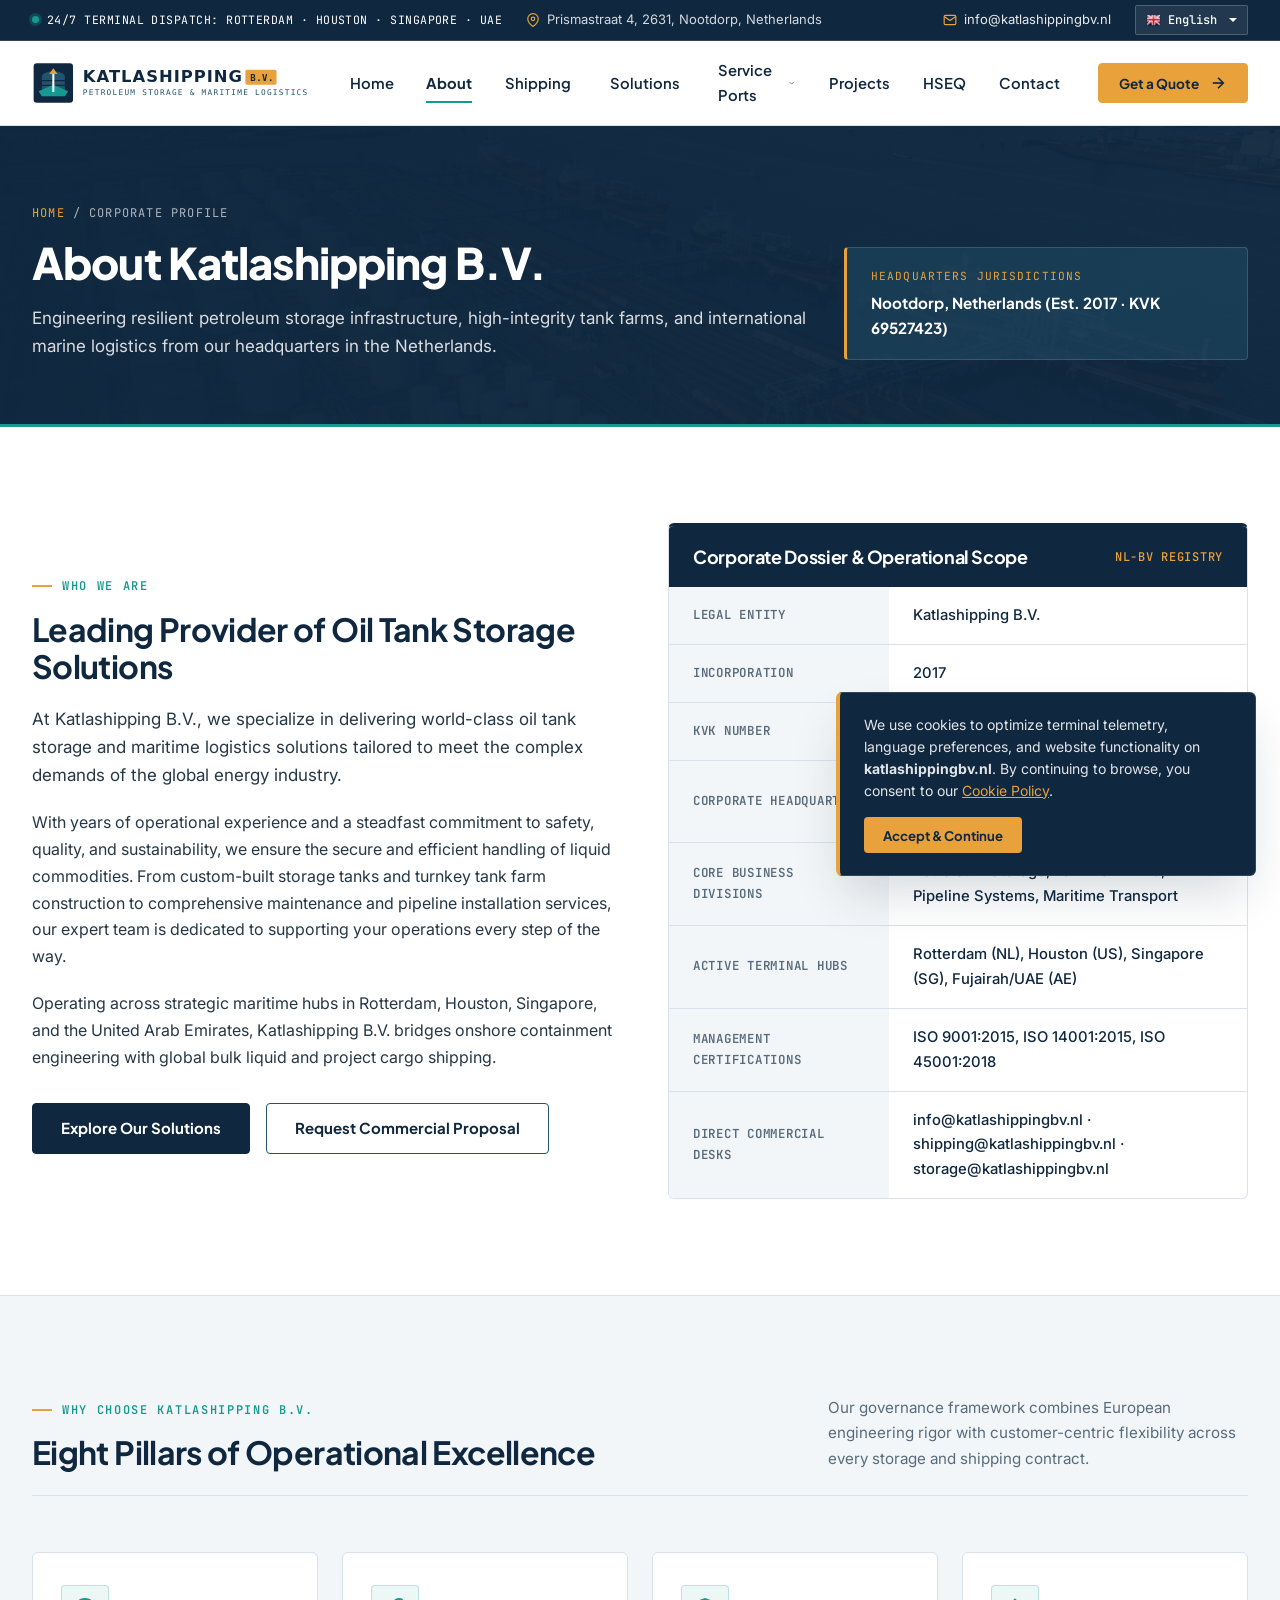
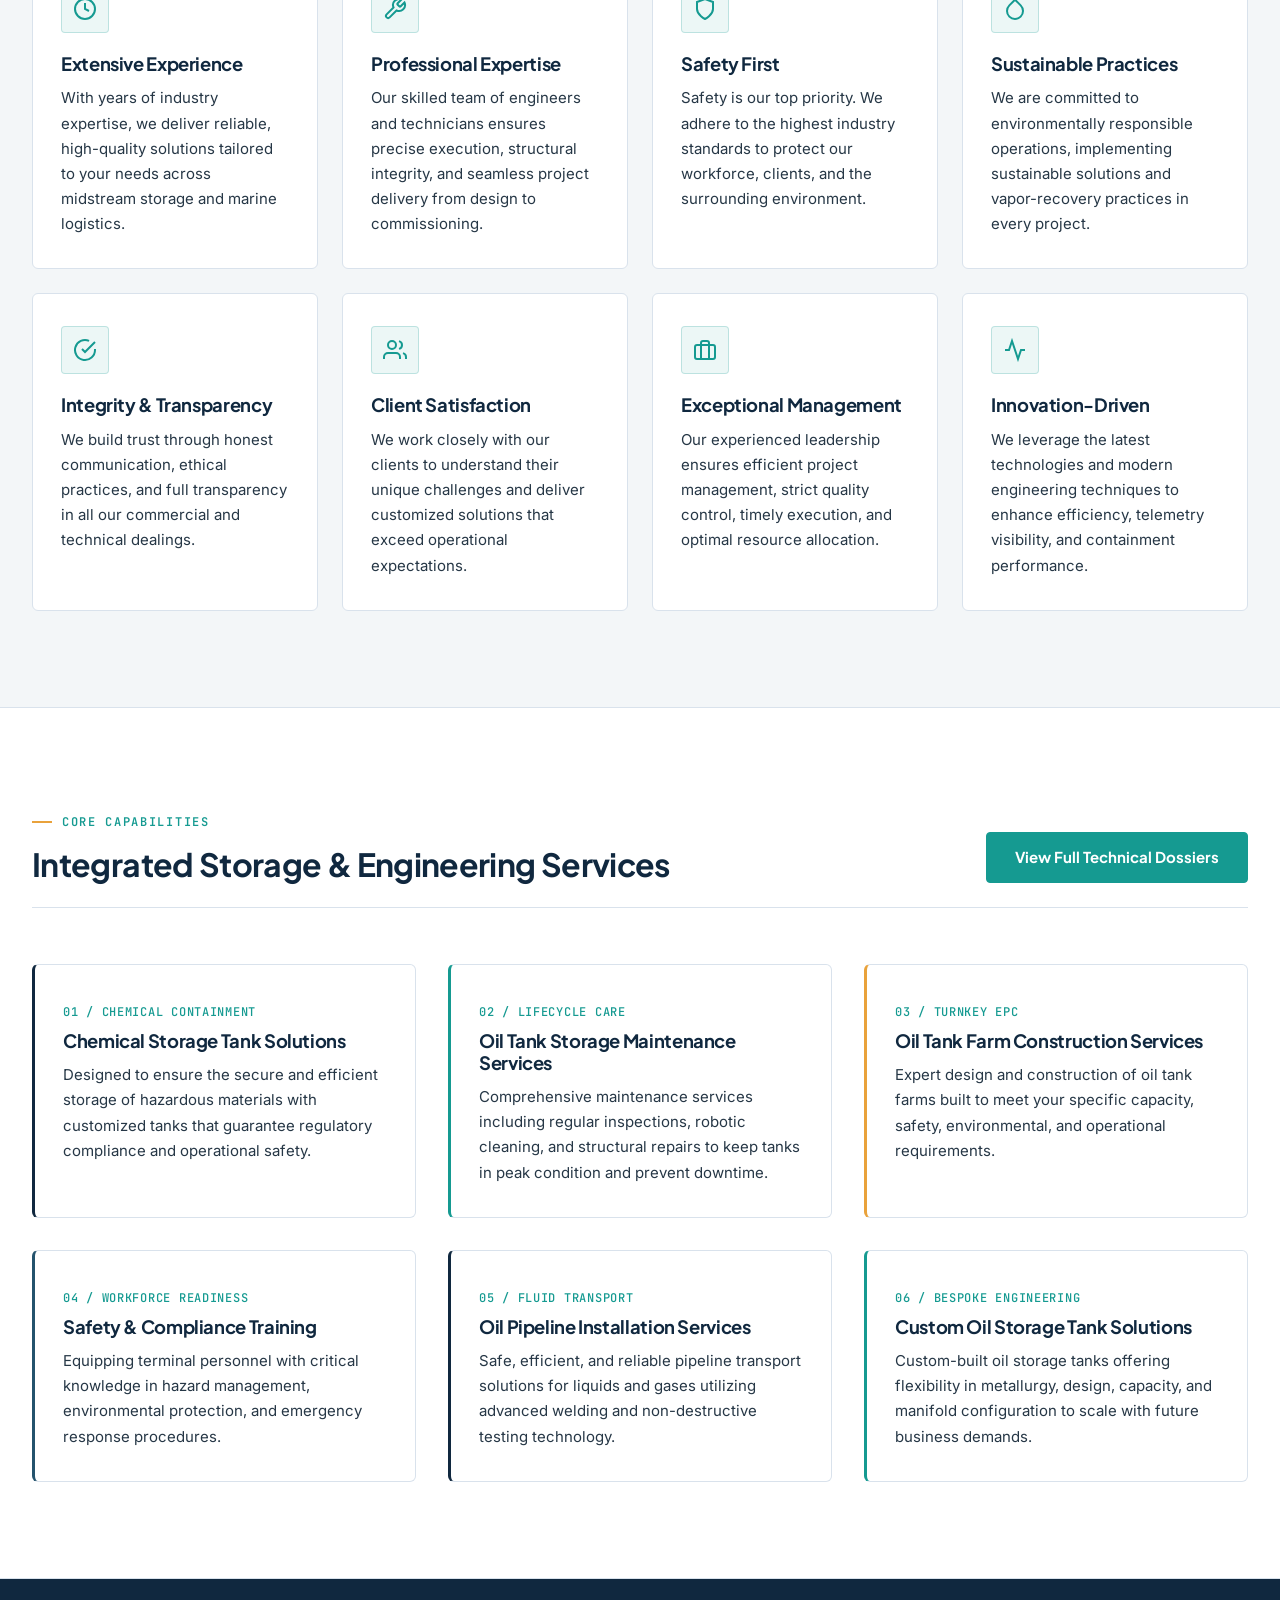
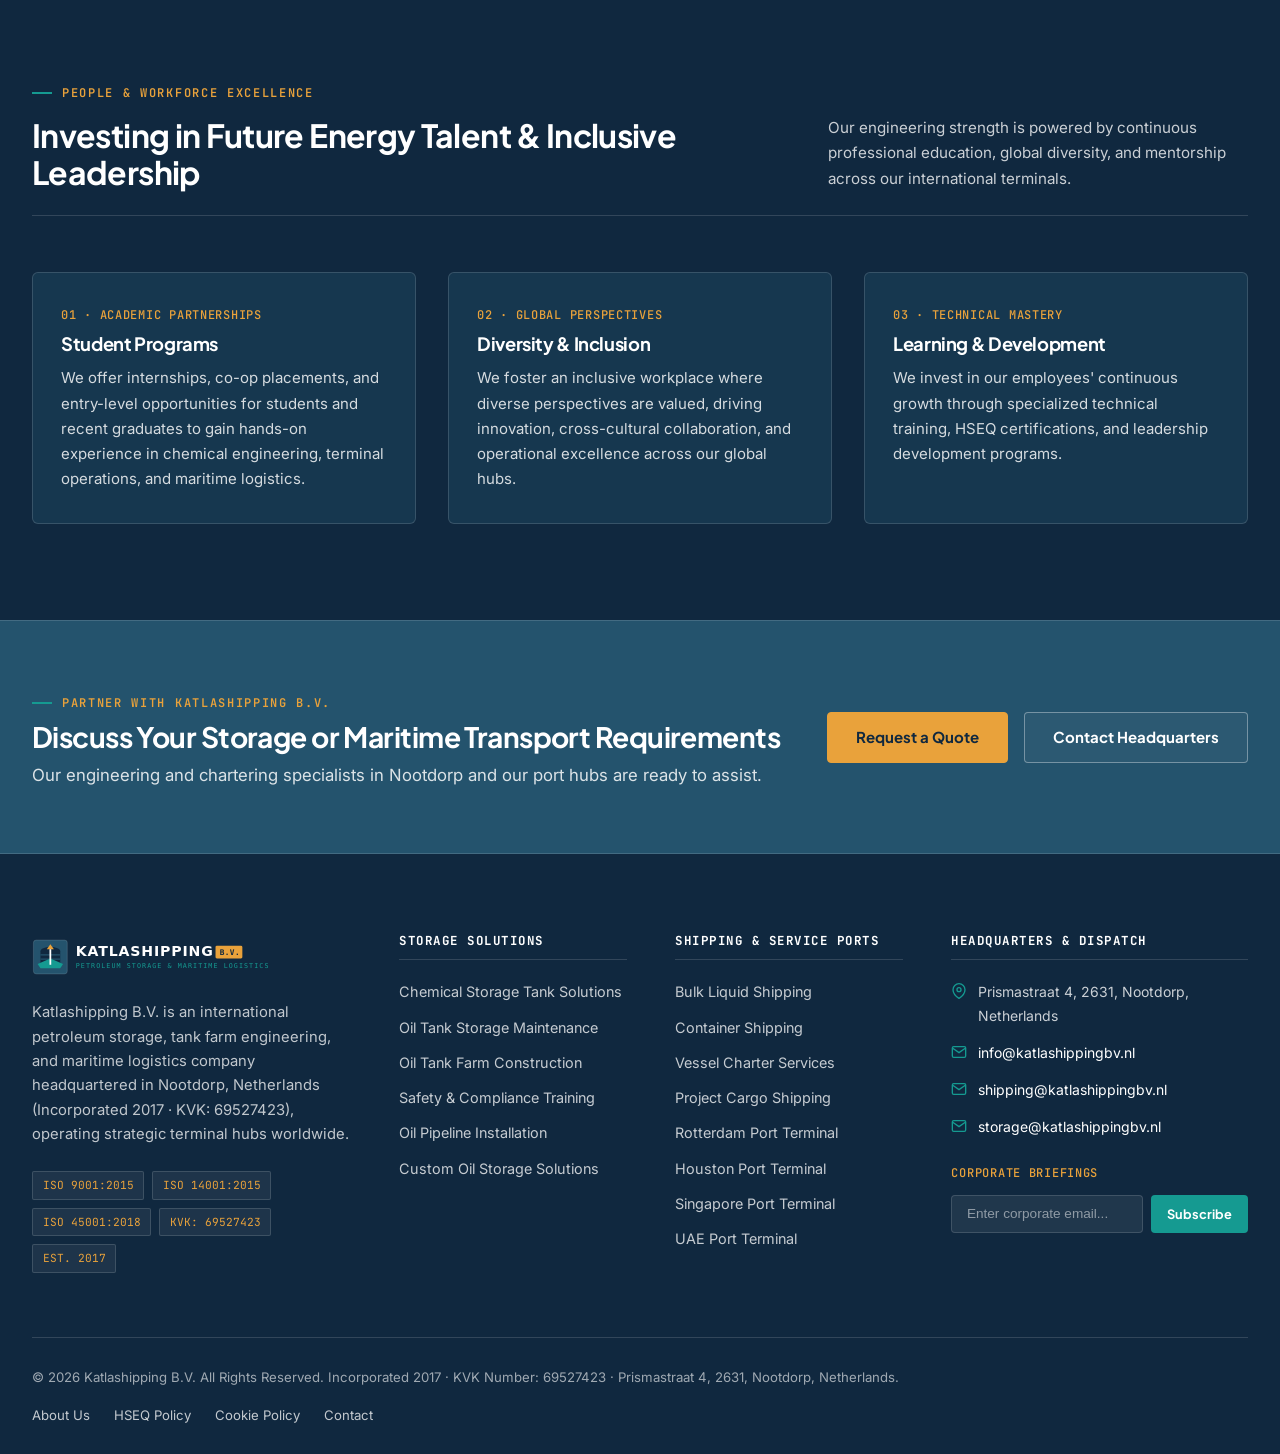
==== commit 6d25f5e7: "new-changes" ====
--- a/about.html
+++ b/about.html
@@ -1,4 +1,4 @@
-﻿<!DOCTYPE html>
+<!DOCTYPE html>
 <html lang="en">
 <head>
   <meta charset="utf-8">
@@ -33,12 +33,8 @@
         </div>
         <div class="ks-topbar-right">
           <span class="ks-topbar-item">
-            <svg viewBox="0 0 24 24" fill="none" stroke="currentColor" stroke-width="2"><path d="M22 16.92v3a2 2 0 0 1-2.18 2 19.79 19.79 0 0 1-8.63-3.07 19.5 19.5 0 0 1-6-6 19.79 19.79 0 0 1-3.07-8.67A2 2 0 0 1 4.11 2h3a2 2 0 0 1 2 1.72c.127.96.361 1.903.7 2.81a2 2 0 0 1-.45 2.11L8.09 9.91a16 16 0 0 0 6 6l1.27-1.27a2 2 0 0 1 2.11-.45c.907.339 1.85.573 2.81.7A2 2 0 0 1 22 16.92z"/></svg>
-            <a href="tel:+31635250178">+31 635250178</a>
-          </span>
-          <span class="ks-topbar-item ks-topbar-hide-sm">
             <svg viewBox="0 0 24 24" fill="none" stroke="currentColor" stroke-width="2"><path d="M4 4h16c1.1 0 2 .9 2 2v12c0 1.1-.9 2-2 2H4c-1.1 0-2-.9-2-2V6c0-1.1.9-2 2-2z"/><polyline points="22,6 12,13 2,6"/></svg>
-            <a href="mailto:support@katlashippingbv.nl">support@katlashippingbv.nl</a>
+            <a href="mailto:info@katlashippingbv.nl">info@katlashippingbv.nl</a>
           </span>
           <div class="g-translator-custom">
             <ul class="toggle-translator">
@@ -215,8 +211,12 @@
                   <td>ISO 9001:2015, ISO 14001:2015, ISO 45001:2018</td>
                 </tr>
                 <tr>
-                  <th>Direct Commercial Desk</th>
-                  <td><a href="mailto:support@katlashippingbv.nl">support@katlashippingbv.nl</a> | +31 635250178</td>
+                  <th>Direct Commercial Desks</th>
+                  <td>
+                    <a href="mailto:info@katlashippingbv.nl">info@katlashippingbv.nl</a> ·
+                    <a href="mailto:shipping@katlashippingbv.nl">shipping@katlashippingbv.nl</a> ·
+                    <a href="mailto:storage@katlashippingbv.nl">storage@katlashippingbv.nl</a>
+                  </td>
                 </tr>
               </tbody>
             </table>
@@ -482,12 +482,16 @@
               <span>Prismastraat 4, 2631, Nootdorp, Netherlands</span>
             </div>
             <div class="ks-footer-contact-item">
-              <svg viewBox="0 0 24 24" fill="none" stroke="currentColor" stroke-width="2"><path d="M22 16.92v3a2 2 0 0 1-2.18 2 19.79 19.79 0 0 1-8.63-3.07 19.5 19.5 0 0 1-6-6 19.79 19.79 0 0 1-3.07-8.67A2 2 0 0 1 4.11 2h3a2 2 0 0 1 2 1.72c.127.96.361 1.903.7 2.81a2 2 0 0 1-.45 2.11L8.09 9.91a16 16 0 0 0 6 6l1.27-1.27a2 2 0 0 1 2.11-.45c.907.339 1.85.573 2.81.7A2 2 0 0 1 22 16.92z"/></svg>
-              <a href="tel:+31635250178">+31 635250178</a>
+              <svg viewBox="0 0 24 24" fill="none" stroke="currentColor" stroke-width="2"><path d="M4 4h16c1.1 0 2 .9 2 2v12c0 1.1-.9 2-2 2H4c-1.1 0-2-.9-2-2V6c0-1.1.9-2 2-2z"/><polyline points="22,6 12,13 2,6"/></svg>
+              <a href="mailto:info@katlashippingbv.nl">info@katlashippingbv.nl</a>
             </div>
             <div class="ks-footer-contact-item">
               <svg viewBox="0 0 24 24" fill="none" stroke="currentColor" stroke-width="2"><path d="M4 4h16c1.1 0 2 .9 2 2v12c0 1.1-.9 2-2 2H4c-1.1 0-2-.9-2-2V6c0-1.1.9-2 2-2z"/><polyline points="22,6 12,13 2,6"/></svg>
-              <a href="mailto:support@katlashippingbv.nl">support@katlashippingbv.nl</a>
+              <a href="mailto:shipping@katlashippingbv.nl">shipping@katlashippingbv.nl</a>
+            </div>
+            <div class="ks-footer-contact-item">
+              <svg viewBox="0 0 24 24" fill="none" stroke="currentColor" stroke-width="2"><path d="M4 4h16c1.1 0 2 .9 2 2v12c0 1.1-.9 2-2 2H4c-1.1 0-2-.9-2-2V6c0-1.1.9-2 2-2z"/><polyline points="22,6 12,13 2,6"/></svg>
+              <a href="mailto:storage@katlashippingbv.nl">storage@katlashippingbv.nl</a>
             </div>
           </div>
 
--- a/css/style.css
+++ b/css/style.css
@@ -63,6 +63,9 @@
   scroll-behavior: smooth;
   scroll-padding-top: 100px;
   -webkit-text-size-adjust: 100%;
+  max-width: 100%;
+  overflow-x: hidden;
+  overflow-x: clip;
 }
 
 body {
@@ -73,7 +76,10 @@
   background-color: var(--ks-bg);
   -webkit-font-smoothing: antialiased;
   -moz-osx-font-smoothing: grayscale;
+  width: 100%;
+  max-width: 100%;
   overflow-x: hidden;
+  overflow-x: clip;
 }
 
 img, video, svg {
@@ -139,6 +145,7 @@
 .eyebrow {
   display: inline-flex;
   align-items: center;
+  flex-wrap: wrap;
   gap: 0.625rem;
   font-family: var(--font-mono);
   font-size: 0.75rem;
@@ -147,6 +154,15 @@
   letter-spacing: 0.14em;
   color: var(--ks-teal);
   margin-bottom: 0.875rem;
+  max-width: 100%;
+}
+
+@media (max-width: 640px) {
+  .eyebrow {
+    font-size: 0.6875rem;
+    letter-spacing: 0.08em;
+    gap: 0.5rem;
+  }
 }
 
 .eyebrow::before {
@@ -155,6 +171,7 @@
   width: 20px;
   height: 2px;
   background-color: var(--ks-amber);
+  flex-shrink: 0;
 }
 
 .eyebrow-light {
@@ -273,23 +290,32 @@
 
 .ks-split-7-5 {
   display: grid;
-  grid-template-columns: 7fr 5fr;
+  grid-template-columns: minmax(0, 7fr) minmax(0, 5fr);
   gap: 3.5rem;
   align-items: center;
 }
 
 .ks-split-6-6 {
   display: grid;
-  grid-template-columns: 1fr 1fr;
+  grid-template-columns: minmax(0, 1fr) minmax(0, 1fr);
   gap: 3.5rem;
   align-items: center;
 }
 
 .ks-split-5-7 {
   display: grid;
-  grid-template-columns: 5fr 7fr;
+  grid-template-columns: minmax(0, 5fr) minmax(0, 7fr);
   gap: 3.5rem;
   align-items: start;
+}
+
+.ks-grid-2 > *,
+.ks-grid-3 > *,
+.ks-grid-4 > *,
+.ks-split-7-5 > *,
+.ks-split-6-6 > *,
+.ks-split-5-7 > * {
+  min-width: 0;
 }
 
 @media (max-width: 1024px) {
@@ -300,14 +326,15 @@
     grid-template-columns: repeat(2, minmax(0, 1fr));
   }
   .ks-split-7-5, .ks-split-6-6, .ks-split-5-7 {
-    grid-template-columns: 1fr;
+    grid-template-columns: minmax(0, 1fr);
     gap: 2.5rem;
   }
 }
 
 @media (max-width: 640px) {
   .ks-grid-2, .ks-grid-3, .ks-grid-4 {
-    grid-template-columns: 1fr;
+    grid-template-columns: minmax(0, 1fr);
+    gap: 1.5rem;
   }
 }
 
@@ -355,18 +382,29 @@
   font-family: var(--font-display);
   font-size: 0.9375rem;
   font-weight: 700;
-  line-height: 1.2;
+  line-height: 1.25;
   padding: 0.9375rem 1.75rem;
   border-radius: var(--radius-sm);
   border: 1px solid transparent;
   cursor: pointer;
   transition: all var(--transition-fast);
   white-space: nowrap;
+  max-width: 100%;
+}
+
+@media (max-width: 640px) {
+  .ks-btn {
+    white-space: normal;
+    text-align: center;
+    padding: 0.85rem 1.25rem;
+    font-size: 0.875rem;
+  }
 }
 
 .ks-btn svg {
   width: 18px;
   height: 18px;
+  flex-shrink: 0;
   transition: transform var(--transition-fast);
 }
 
@@ -493,6 +531,7 @@
   align-items: center;
   min-height: 40px;
   gap: 1rem;
+  flex-wrap: wrap;
 }
 
 .ks-topbar-left,
@@ -500,6 +539,7 @@
   display: flex;
   align-items: center;
   gap: 1.5rem;
+  min-width: 0;
 }
 
 .ks-status-pill {
@@ -510,11 +550,13 @@
   font-size: 0.72rem;
   color: var(--ks-white);
   letter-spacing: 0.04em;
+  min-width: 0;
 }
 
 .ks-status-dot {
   width: 7px;
   height: 7px;
+  flex-shrink: 0;
   border-radius: 50%;
   background-color: var(--ks-teal);
   box-shadow: 0 0 0 3px rgba(21, 154, 145, 0.28);
@@ -539,18 +581,34 @@
 .ks-topbar-item svg {
   width: 14px;
   height: 14px;
+  flex-shrink: 0;
   color: var(--ks-amber);
 }
 
-@media (max-width: 900px) {
+@media (max-width: 991px) {
   .ks-topbar-hide-sm {
     display: none;
+  }
+}
+
+@media (max-width: 767px) {
+  .ks-topbar-left {
+    display: none;
+  }
+  .ks-topbar-inner {
+    min-height: 36px;
+  }
+  .ks-topbar-right {
+    width: 100%;
+    justify-content: space-between;
+    gap: 0.75rem;
   }
 }
 
 /* Main Navbar */
 .ks-navbar {
   background-color: var(--ks-white);
+  position: relative;
 }
 
 .ks-navbar-inner {
@@ -565,11 +623,13 @@
   display: inline-flex;
   align-items: center;
   flex-shrink: 0;
+  min-width: 0;
 }
 
 .ks-brand img {
   height: 46px;
   width: auto;
+  max-width: 100%;
 }
 
 .ks-nav-menu {
@@ -677,6 +737,7 @@
   display: flex;
   align-items: center;
   gap: 0.75rem;
+  flex-shrink: 0;
 }
 
 .ks-mobile-toggle {
@@ -685,6 +746,7 @@
   justify-content: center;
   width: 44px;
   height: 44px;
+  flex-shrink: 0;
   border: 1px solid var(--ks-border);
   background: var(--ks-white);
   color: var(--ks-navy);
@@ -698,23 +760,31 @@
 }
 
 @media (max-width: 1120px) {
+  .ks-navbar-inner {
+    gap: 0.75rem;
+  }
+  .ks-navbar-inner > nav {
+    position: static;
+  }
   .ks-mobile-toggle {
     display: inline-flex;
   }
   .ks-nav-menu {
-    position: fixed;
-    top: 124px;
+    position: absolute;
+    top: 100%;
     left: 0;
     right: 0;
     background-color: var(--ks-white);
+    border-top: 1px solid var(--ks-border);
     border-bottom: 2px solid var(--ks-navy);
     box-shadow: var(--shadow-lg);
     flex-direction: column;
     align-items: stretch;
-    padding: 1.25rem 1.5rem 1.75rem;
-    max-height: calc(100vh - 124px);
+    padding: 1rem 1.25rem 1.5rem;
+    max-height: calc(100vh - 110px);
     overflow-y: auto;
     display: none;
+    z-index: 1200;
   }
   .ks-nav-menu.is-open {
     display: flex;
@@ -727,18 +797,59 @@
   }
   .ks-dropdown {
     position: static;
+    min-width: 0;
     opacity: 1;
     visibility: visible;
     transform: none;
     box-shadow: none;
     border: none;
     border-left: 2px solid var(--ks-teal);
-    margin-left: 1rem;
+    margin-left: 0.75rem;
     padding: 0.25rem 0 0.5rem 0.75rem;
     display: none;
   }
   .ks-nav-item.dropdown-open > .ks-dropdown {
     display: block;
+  }
+}
+
+@media (max-width: 767px) {
+  .ks-navbar-inner {
+    height: 68px;
+    gap: 0.5rem;
+  }
+  .ks-brand {
+    flex-shrink: 1;
+  }
+  .ks-brand img {
+    height: 36px;
+    max-width: 195px;
+  }
+  .ks-nav-actions {
+    gap: 0.5rem;
+  }
+  .ks-nav-actions .ks-btn {
+    padding: 0.5rem 0.75rem;
+    font-size: 0.78rem;
+    white-space: nowrap;
+  }
+  .ks-nav-actions .ks-btn svg {
+    display: none;
+  }
+  .ks-mobile-toggle {
+    width: 40px;
+    height: 40px;
+  }
+}
+
+@media (max-width: 400px) {
+  .ks-brand img {
+    height: 30px;
+    max-width: 155px;
+  }
+  .ks-nav-actions .ks-btn {
+    padding: 0.45rem 0.6rem;
+    font-size: 0.72rem;
   }
 }
 
@@ -879,9 +990,13 @@
 
 .ks-hero-grid {
   display: grid;
-  grid-template-columns: 7fr 5fr;
+  grid-template-columns: minmax(0, 7fr) minmax(0, 5fr);
   gap: 3.5rem;
   align-items: end;
+}
+
+.ks-hero-grid > * {
+  min-width: 0;
 }
 
 .ks-hero-main h1 {
@@ -932,6 +1047,8 @@
   display: flex;
   align-items: center;
   justify-content: space-between;
+  flex-wrap: wrap;
+  gap: 0.35rem;
   margin-bottom: 0.35rem;
 }
 
@@ -965,12 +1082,13 @@
 
 .ks-telemetry-grid {
   display: grid;
-  grid-template-columns: repeat(4, 1fr);
+  grid-template-columns: repeat(4, minmax(0, 1fr));
 }
 
 .ks-telemetry-cell {
   padding: 1.5rem 1.75rem;
   border-right: 1px solid var(--ks-border-dark);
+  min-width: 0;
 }
 
 .ks-telemetry-cell:last-child {
@@ -999,21 +1117,39 @@
 }
 
 @media (max-width: 991px) {
+  .ks-hero-content {
+    padding-top: 3.5rem;
+    padding-bottom: 3rem;
+  }
   .ks-hero-grid {
-    grid-template-columns: 1fr;
-    gap: 2.5rem;
+    grid-template-columns: minmax(0, 1fr);
+    gap: 2.25rem;
   }
   .ks-telemetry-grid {
-    grid-template-columns: repeat(2, 1fr);
+    grid-template-columns: repeat(2, minmax(0, 1fr));
   }
   .ks-telemetry-cell {
     border-bottom: 1px solid var(--ks-border-dark);
+    padding: 1.25rem 1.25rem;
   }
 }
 
 @media (max-width: 560px) {
+  .ks-hero-pillars {
+    padding: 1rem;
+  }
+  .ks-pillar-item {
+    padding: 0.85rem 0.75rem;
+  }
+  .ks-hero-actions .ks-btn {
+    width: 100%;
+  }
   .ks-telemetry-grid {
-    grid-template-columns: 1fr;
+    grid-template-columns: minmax(0, 1fr);
+  }
+  .ks-telemetry-cell {
+    border-right: none;
+    padding: 1rem 0.5rem;
   }
 }
 
@@ -1060,6 +1196,7 @@
 
 .ks-page-hero-main {
   max-width: 780px;
+  min-width: 0;
 }
 
 .ks-page-hero-main h1 {
@@ -1074,6 +1211,7 @@
 .ks-breadcrumb {
   display: inline-flex;
   align-items: center;
+  flex-wrap: wrap;
   gap: 0.5rem;
   font-family: var(--font-mono);
   font-size: 0.75rem;
@@ -1098,6 +1236,9 @@
   padding: 1.15rem 1.5rem;
   border-radius: var(--radius-sm);
   min-width: 260px;
+  max-width: 100%;
+  overflow-wrap: anywhere;
+  word-break: break-word;
 }
 
 .ks-page-meta-box .meta-label {
@@ -1117,9 +1258,18 @@
 }
 
 @media (max-width: 860px) {
+  .ks-page-hero {
+    padding: 3rem 0 2.75rem;
+  }
   .ks-page-hero-inner {
     flex-direction: column;
     align-items: flex-start;
+    gap: 1.5rem;
+  }
+  .ks-page-meta-box {
+    min-width: 0;
+    width: 100%;
+    padding: 1rem 1.25rem;
   }
 }
 
@@ -1128,6 +1278,7 @@
   background-color: var(--ks-white);
   border-bottom: 1px solid var(--ks-border);
   overflow-x: auto;
+  -webkit-overflow-scrolling: touch;
 }
 
 .ks-subnav-list {
@@ -1175,6 +1326,7 @@
   display: flex;
   flex-direction: column;
   height: 100%;
+  min-width: 0;
   transition: transform var(--transition-smooth), box-shadow var(--transition-smooth), border-top-color var(--transition-fast);
 }
 
@@ -1206,6 +1358,7 @@
   position: absolute;
   top: 0.85rem;
   left: 0.85rem;
+  max-width: calc(100% - 1.7rem);
   background-color: rgba(16, 40, 63, 0.88);
   color: var(--ks-white);
   font-family: var(--font-mono);
@@ -1222,6 +1375,8 @@
   display: flex;
   flex-direction: column;
   flex-grow: 1;
+  min-width: 0;
+  overflow-wrap: anywhere;
 }
 
 .ks-card-body h3 {
@@ -1241,6 +1396,8 @@
   display: flex;
   align-items: center;
   justify-content: space-between;
+  flex-wrap: wrap;
+  gap: 0.5rem;
 }
 
 /* Icon Feature Box (8 Pillars / HSEQ / Why Choose Us) */
@@ -1250,8 +1407,17 @@
   border-radius: var(--radius-md);
   padding: 2rem 1.75rem;
   height: 100%;
+  min-width: 0;
+  overflow-wrap: anywhere;
   transition: border-color var(--transition-fast), box-shadow var(--transition-fast);
   position: relative;
+}
+
+@media (max-width: 640px) {
+  .ks-card-body,
+  .ks-feature-box {
+    padding: 1.35rem 1.25rem;
+  }
 }
 
 .ks-feature-box:hover {
@@ -1304,11 +1470,15 @@
 
 .ks-dossier-grid {
   display: grid;
-  grid-template-columns: 5fr 7fr;
+  grid-template-columns: minmax(0, 5fr) minmax(0, 7fr);
 }
 
 .ks-dossier-block.is-reversed .ks-dossier-grid {
-  grid-template-columns: 7fr 5fr;
+  grid-template-columns: minmax(0, 7fr) minmax(0, 5fr);
+}
+
+.ks-dossier-grid > * {
+  min-width: 0;
 }
 
 .ks-dossier-media {
@@ -1328,11 +1498,13 @@
   display: flex;
   flex-direction: column;
   justify-content: center;
+  min-width: 0;
 }
 
 .ks-dossier-meta {
   display: flex;
   align-items: center;
+  flex-wrap: wrap;
   gap: 0.75rem;
   margin-bottom: 0.75rem;
 }
@@ -1386,13 +1558,16 @@
 @media (max-width: 960px) {
   .ks-dossier-grid,
   .ks-dossier-block.is-reversed .ks-dossier-grid {
-    grid-template-columns: 1fr;
+    grid-template-columns: minmax(0, 1fr);
   }
   .ks-dossier-media {
-    min-height: 260px;
+    min-height: 240px;
   }
   .ks-dossier-content {
-    padding: 2rem 1.5rem;
+    padding: 1.75rem 1.25rem;
+  }
+  .ks-dossier-content h2 {
+    font-size: 1.4rem;
   }
 }
 
@@ -1405,6 +1580,7 @@
   border-top: 3px solid var(--ks-navy);
   border-radius: var(--radius-md);
   overflow: hidden;
+  max-width: 100%;
 }
 
 .ks-table-header {
@@ -1414,6 +1590,8 @@
   display: flex;
   justify-content: space-between;
   align-items: center;
+  flex-wrap: wrap;
+  gap: 0.5rem;
 }
 
 .ks-table-header h3 {
@@ -1440,6 +1618,8 @@
   padding: 1rem 1.5rem;
   text-align: left;
   font-size: 0.925rem;
+  overflow-wrap: anywhere;
+  word-break: break-word;
 }
 
 .ks-spec-table th {
@@ -1456,6 +1636,35 @@
 .ks-spec-table td {
   color: var(--ks-navy);
   font-weight: 500;
+}
+
+@media (max-width: 640px) {
+  .ks-table-header {
+    padding: 1rem 1.15rem;
+  }
+  .ks-spec-table th,
+  .ks-spec-table td {
+    padding: 0.75rem 1rem;
+    font-size: 0.875rem;
+  }
+}
+
+@media (max-width: 480px) {
+  .ks-spec-table,
+  .ks-spec-table tbody,
+  .ks-spec-table tr,
+  .ks-spec-table th,
+  .ks-spec-table td {
+    display: block;
+    width: 100%;
+  }
+  .ks-spec-table th {
+    padding: 0.75rem 1rem 0.25rem;
+    font-size: 0.72rem;
+  }
+  .ks-spec-table td {
+    padding: 0.25rem 1rem 0.75rem;
+  }
 }
 
 /* Checklist Styles */
@@ -1653,6 +1862,21 @@
   border-top: 1px solid var(--ks-border);
 }
 
+@media (max-width: 640px) {
+  .ks-lightbox {
+    padding: 1rem;
+  }
+  .ks-lightbox-caption {
+    flex-direction: column;
+    align-items: flex-start;
+    padding: 1.25rem;
+    gap: 1rem;
+  }
+  .ks-lightbox-caption .ks-btn {
+    width: 100%;
+  }
+}
+
 .ks-lightbox-close {
   position: absolute;
   top: 1rem;
@@ -1679,6 +1903,8 @@
   border-radius: var(--radius-md);
   padding: 2.75rem;
   box-shadow: var(--shadow-sm);
+  min-width: 0;
+  max-width: 100%;
 }
 
 @media (max-width: 640px) {
@@ -1696,7 +1922,7 @@
 
 @media (max-width: 640px) {
   .ks-form-row {
-    grid-template-columns: 1fr;
+    grid-template-columns: minmax(0, 1fr);
   }
 }
 
@@ -1721,6 +1947,7 @@
 .ks-select,
 .ks-textarea {
   width: 100%;
+  max-width: 100%;
   font-family: var(--font-sans);
   font-size: 0.95rem;
   color: var(--ks-graphite);
@@ -1755,7 +1982,7 @@
 
 @media (max-width: 640px) {
   .ks-checkbox-grid {
-    grid-template-columns: 1fr;
+    grid-template-columns: minmax(0, 1fr);
   }
 }
 
@@ -1782,6 +2009,7 @@
 .ks-checkbox-tile input[type="checkbox"] {
   width: 18px;
   height: 18px;
+  flex-shrink: 0;
   accent-color: var(--ks-teal);
   cursor: pointer;
 }
@@ -1827,6 +2055,11 @@
   gap: 2rem;
 }
 
+.ks-cta-text {
+  min-width: 0;
+  overflow-wrap: anywhere;
+}
+
 .ks-cta-text h2 {
   color: var(--ks-white);
   font-size: clamp(1.5rem, 2.2vw, 2.1rem);
@@ -1839,6 +2072,9 @@
 }
 
 @media (max-width: 820px) {
+  .ks-cta-banner {
+    padding: 3rem 0;
+  }
   .ks-cta-inner {
     flex-direction: column;
     align-items: flex-start;
@@ -1854,28 +2090,37 @@
 
 .ks-footer-grid {
   display: grid;
-  grid-template-columns: 1.4fr 1fr 1fr 1.3fr;
+  grid-template-columns: minmax(0, 1.4fr) minmax(0, 1fr) minmax(0, 1fr) minmax(0, 1.3fr);
   gap: 3rem;
   padding-bottom: 4rem;
   border-bottom: 1px solid var(--ks-border-dark);
 }
 
+.ks-footer-grid > * {
+  min-width: 0;
+}
+
 @media (max-width: 1024px) {
   .ks-footer-grid {
-    grid-template-columns: repeat(2, 1fr);
+    grid-template-columns: repeat(2, minmax(0, 1fr));
   }
 }
 
 @media (max-width: 640px) {
+  .ks-footer {
+    padding-top: 3.5rem;
+  }
   .ks-footer-grid {
-    grid-template-columns: 1fr;
+    grid-template-columns: minmax(0, 1fr);
     gap: 2.25rem;
+    padding-bottom: 2.75rem;
   }
 }
 
 .ks-footer-brand img {
   height: 46px;
   width: auto;
+  max-width: 240px;
   margin-bottom: 1.25rem;
 }
 
@@ -1942,6 +2187,7 @@
   align-items: flex-start;
   gap: 0.65rem;
   font-size: 0.875rem;
+  overflow-wrap: anywhere;
 }
 
 .ks-footer-contact-item svg {
@@ -1964,10 +2210,12 @@
   display: flex;
   gap: 0.5rem;
   margin-top: 0.75rem;
+  max-width: 100%;
 }
 
 .ks-newsletter-input {
   flex: 1;
+  min-width: 0;
   background-color: rgba(255, 255, 255, 0.07);
   border: 1px solid var(--ks-border-dark);
   border-radius: var(--radius-sm);
@@ -1995,6 +2243,7 @@
   font-size: 0.8rem;
   font-weight: 700;
   cursor: pointer;
+  flex-shrink: 0;
   transition: background-color var(--transition-fast);
 }
 
@@ -2016,8 +2265,9 @@
 
 .ks-footer-bottom-links {
   display: flex;
-  align-items: center;
-  gap: 1.5rem;
+  flex-wrap: wrap;
+  align-items: center;
+  gap: 0.75rem 1.5rem;
 }
 
 .ks-footer-bottom-links a {
@@ -2044,6 +2294,16 @@
   border-left: 4px solid var(--ks-amber);
   box-shadow: var(--shadow-lg);
   z-index: 2500;
+}
+
+@media (max-width: 640px) {
+  .cookie-notice {
+    left: 1rem;
+    right: 1rem;
+    bottom: 1rem;
+    max-width: none;
+    padding: 1.15rem 1.25rem;
+  }
 }
 
 .cookie-notice.hidden {
